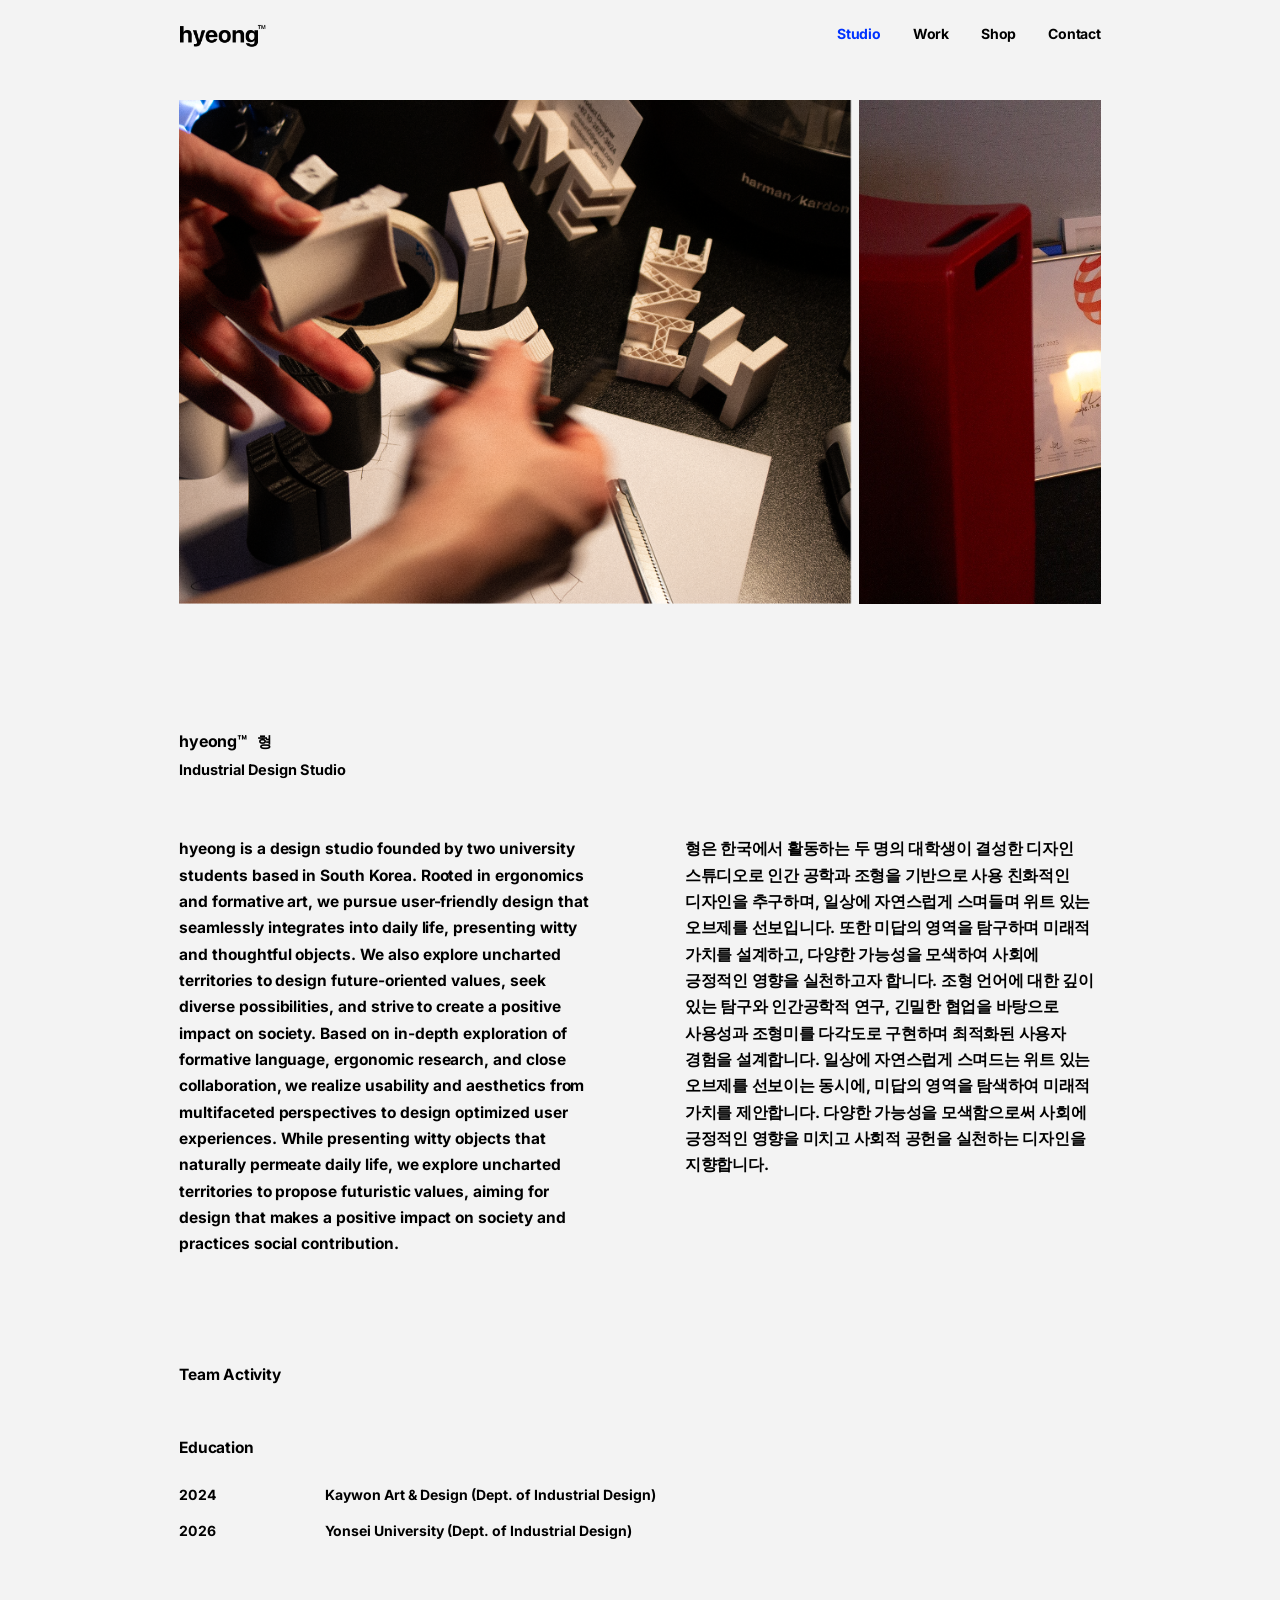
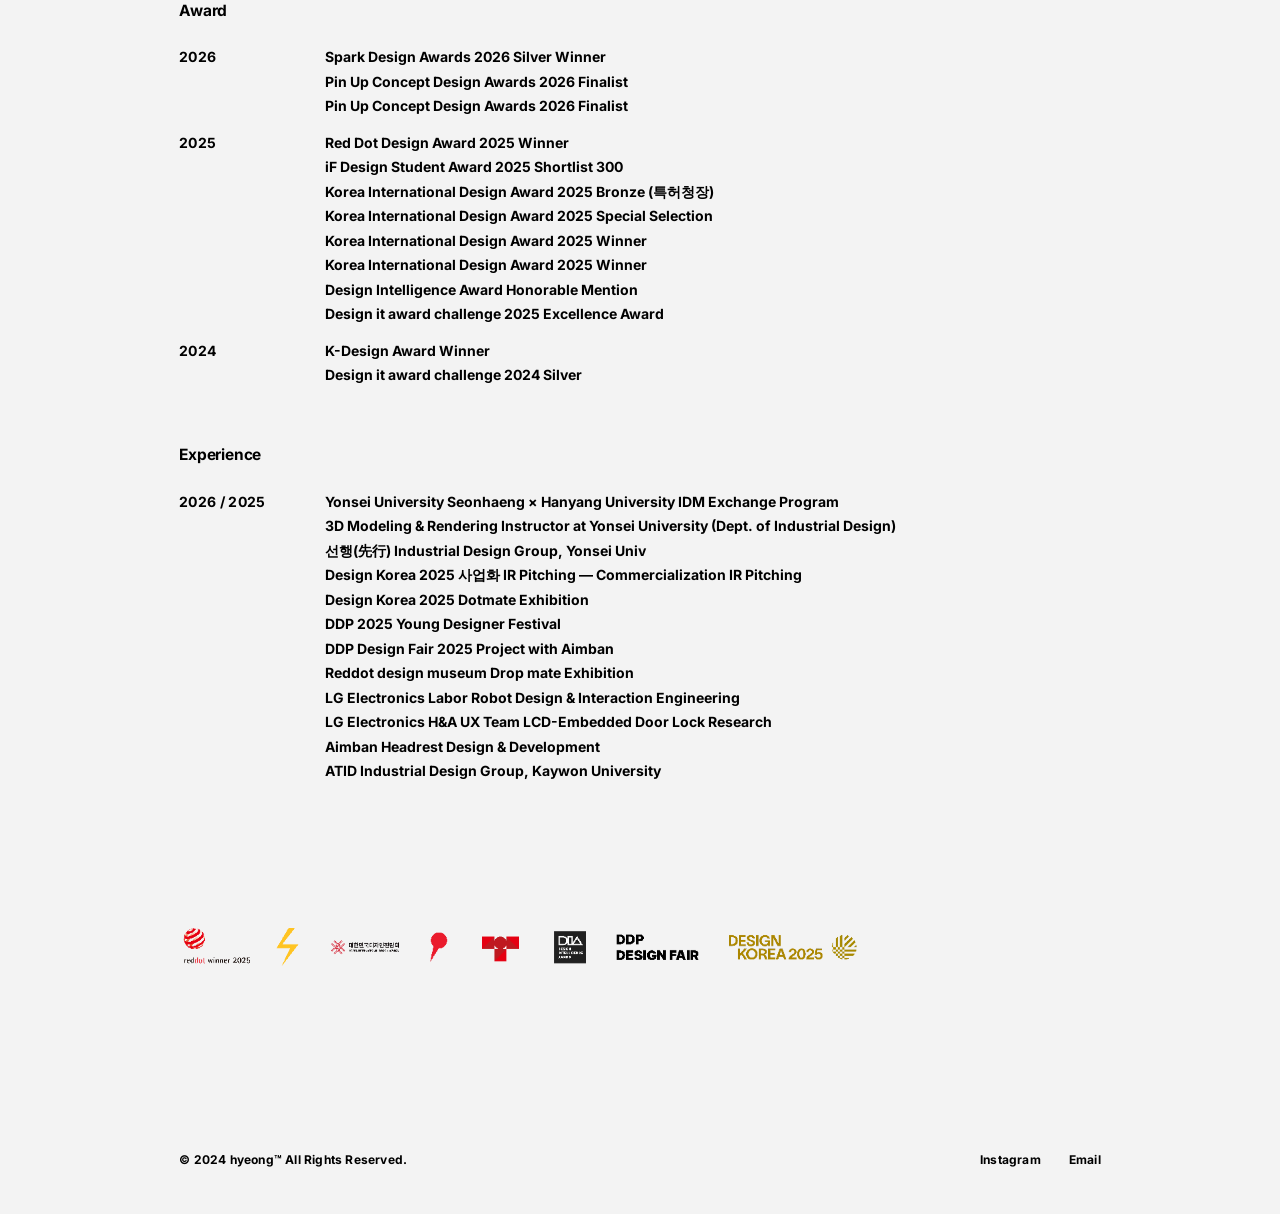
==== about.html @ ec714703 "마우스를 올리지 않아도 상시 자동 스크롤되도록 속도 및 가속 최적화" ====
<!DOCTYPE html>
<html lang="ko">
<head>
  <meta charset="UTF-8">
  <meta name="viewport" content="width=device-width, initial-scale=1.0">
  <title>hyeong™ — Studio</title>
  <meta name="description" content="hyeong™ — 일상과 미래를 동시에 설계하는 디자인 스튜디오">
  <link rel="stylesheet" href="css/style.css">
  <style>
    /* ── Studio 페이지 전용 스타일 ── */

    /* ① 연속 가로 갤러리 섹션 (글씨 시작 그리드 좌측 라인에 맞춰 정확히 마스킹/잘림) */
    .studio-gallery-section {
      margin-top: var(--header-h);
      padding: 32px var(--pad) 20px;
      width: 100%;
      overflow: hidden;
      position: relative;
    }

    .gallery-strip-container {
      width: 100%;
      overflow-x: auto;
      overflow-y: hidden;
      -webkit-overflow-scrolling: touch;
      scrollbar-width: none; /* Firefox */
      cursor: grab;
      user-select: none;
    }

    .gallery-strip-container::-webkit-scrollbar {
      display: none; /* Chrome, Safari */
    }

    .gallery-strip-container:active {
      cursor: grabbing;
    }

    .gallery-strip {
      display: inline-flex;
      align-items: center;
      gap: 6px;
      padding: 0;
      min-width: 100%;
    }

    .gallery-strip-item {
      flex-shrink: 0;
      display: flex;
      align-items: center;
      justify-content: center;
    }

    .gallery-strip-item img {
      height: 56vh;
      max-height: 640px;
      min-height: 320px;
      width: auto;
      object-fit: cover;
      display: block;
      pointer-events: none;
    }

    /* 갤러리에 마우스를 가져가면 저절로 나타나는 흰색 > 화살표 */
    .gallery-arrow {
      position: absolute;
      top: calc(32px + 28vh);
      transform: translateY(-50%);
      width: 48px;
      height: 48px;
      display: flex;
      align-items: center;
      justify-content: center;
      color: #ffffff;
      cursor: pointer;
      opacity: 0;
      pointer-events: none;
      transition: opacity 0.3s ease, transform 0.25s ease;
      z-index: 10;
      filter: drop-shadow(0 2px 8px rgba(0, 0, 0, 0.5));
      user-select: none;
      background: none;
      border: none;
      padding: 0;
    }

    .gallery-arrow-right {
      right: calc(var(--pad) + 14px);
    }

    .gallery-arrow-left {
      left: calc(var(--pad) + 14px);
    }

    .studio-gallery-section:hover .gallery-arrow {
      opacity: 0.85;
      pointer-events: auto;
    }

    .gallery-arrow:hover {
      opacity: 1 !important;
      transform: translateY(-50%) scale(1.15);
    }

    .gallery-arrow svg {
      width: 32px;
      height: 32px;
      stroke: #ffffff;
      stroke-width: 2.5;
      stroke-linecap: round;
      stroke-linejoin: round;
      fill: none;
    }

    /* ② 스튜디오 소개 섹션 (첨부 이미지 레이아웃: 좌측 영문, 우측 한글 좌우 2열 전개) */
    .studio-intro {
      padding: 96px var(--pad) 80px;
      width: 100%;
    }

    .intro-header {
      margin-bottom: 56px;
    }

    .intro-title-line {
      display: flex;
      align-items: baseline;
      gap: 10px;
      font-size: 16px;
      font-weight: 700;
      color: #000000;
      letter-spacing: -0.2px;
      margin-bottom: 4px;
    }

    .intro-name-en {
      font-size: 16px;
      font-weight: 700;
      color: #000000;
    }

    .intro-name-kr {
      font-size: 15px;
      font-weight: 700;
      color: #000000;
    }

    .intro-sub-role {
      font-size: 14.5px;
      font-weight: 700;
      line-height: 1.5;
      color: #000000;
    }

    /* 좌우 2열 본문 그리드 */
    .intro-columns-grid {
      display: grid;
      grid-template-columns: 1fr 1fr;
      gap: 7vw;
      align-items: start;
    }

    .intro-col {
      font-size: 15.5px;
      font-weight: 700;
      line-height: 1.7;
      color: #000000;
      word-break: keep-all;
    }

    .intro-col-en {
      letter-spacing: -0.05px;
    }

    .intro-col-kr {
      letter-spacing: -0.25px;
    }

    /* ③ 인물 소개 (Team) 섹션 — 상하 세로 1열 배치 & 하단 상세 소개 */
    .studio-team {
      padding: 32px var(--pad) 140px;
      width: 100%;
    }

    .team-section-header {
      font-size: 15.5px;
      font-weight: 700;
      letter-spacing: -0.2px;
      color: #000000;
      margin-bottom: 48px;
    }

    .team-list {
      display: flex;
      flex-direction: column;
      gap: 110px;
    }

    .person-card {
      display: flex;
      flex-direction: column;
      width: 100%;
    }

    .person-images-row {
      display: flex;
      align-items: stretch;
      gap: 16px;
      margin-bottom: 28px;
    }

    .person-image-wrap {
      width: 100%;
      max-width: 440px;
      aspect-ratio: 686 / 1024;
      overflow: hidden;
      margin-bottom: 28px;
      background: #f4f4f4;
    }

    .person-images-row .person-image-wrap {
      margin-bottom: 0;
      flex: 1;
      max-width: 440px;
    }

    .person-image-wrap img {
      width: 100%;
      height: 100%;
      object-fit: cover;
      display: block;
    }

    .person-image-sub {
      width: 100%;
      flex: 1;
      max-width: 440px;
      aspect-ratio: 686 / 1024;
      overflow: hidden;
      background: #f4f4f4;
    }

    .person-image-sub img {
      width: 100%;
      height: 100%;
      object-fit: cover;
      object-position: 32% center;
      display: block;
    }

    @media (max-width: 768px) {
      .person-images-row {
        flex-direction: column;
      }
      .person-images-row .person-image-wrap,
      .person-image-sub {
        max-width: 100%;
      }
    }

    .person-header {
      margin-bottom: 24px;
    }

    .person-name-line {
      display: flex;
      align-items: baseline;
      gap: 10px;
      font-size: 16px;
      font-weight: 700;
      color: #000000;
      letter-spacing: -0.2px;
      margin-bottom: 4px;
    }

    .person-role {
      font-size: 14.5px;
      font-weight: 700;
      color: #000000;
    }

    .person-bio-grid {
      display: flex;
      flex-direction: column;
      gap: 16px;
      max-width: 900px;
    }

    .person-bio-col {
      font-size: 15.5px;
      font-weight: 700;
      line-height: 1.7;
      color: #000000;
      word-break: keep-all;
    }

    .person-bio-col.en {
      letter-spacing: -0.05px;
    }

    .person-bio-col.kr {
      letter-spacing: -0.25px;
    }

    /* ④ 팀 활동 / 커리어 섹션 */
    .studio-career {
      padding: 24px var(--pad) 80px;
      width: 100%;
    }

    /* ⑤ 어워드 및 파트너 로고 배너 (맨 아래) */
    .studio-awards-banner {
      padding: 10px var(--pad) 140px;
      width: 100%;
    }

    .awards-banner-img {
      width: 100%;
      max-width: 680px;
      height: auto;
      display: block;
      object-fit: contain;
      image-rendering: -webkit-optimize-contrast;
    }

    .career-section-header {
      font-size: 15.5px;
      font-weight: 700;
      letter-spacing: -0.2px;
      color: #000000;
      margin-bottom: 48px;
    }

    .career-block {
      margin-bottom: 48px;
    }

    .career-cat {
      font-size: 15.5px;
      font-weight: 700;
      letter-spacing: -0.2px;
      color: #000000;
      margin-bottom: 16px;
    }

    .career-row {
      display: flex;
      align-items: baseline;
      gap: 36px;
      padding: 6px 0;
    }

    .career-year {
      flex: 0 0 110px;
      font-size: 14px;
      font-weight: 700;
      color: #000000;
      letter-spacing: 0.3px;
    }

    .career-items {
      flex: 1;
    }

    .career-item {
      font-size: 14px;
      font-weight: 700;
      color: #000000;
      line-height: 1.75;
    }

    /* 반응형 */
    @media (max-width: 900px) {
      .intro-columns-grid {
        grid-template-columns: 1fr;
        gap: 36px;
      }
      .gallery-strip-item img {
        height: 36vh;
        min-height: 220px;
      }
      .studio-intro {
        padding: 64px var(--pad) 48px;
      }
      .intro-col {
        font-size: 14.5px;
      }
      .career-row {
        flex-direction: column;
        gap: 2px;
      }
      .career-year {
        flex: none;
      }
    }
  </style>
</head>
<body>

  <!-- 헤더 -->
  <header class="site-header">
    <div class="header-inner">
      <a href="about.html" class="logo">
        <img src="LOGO.png" alt="hyeong™">
      </a>
      <button class="menu-toggle" aria-label="메뉴 열기">
        <span></span><span></span><span></span>
      </button>
      <nav class="main-nav">
        <a href="about.html" class="active">Studio</a>
        <a href="work.html">Work</a>
        <a href="https://smartstore.naver.com/hyeong_studio/products/13724689293" target="_blank" rel="noopener noreferrer">Shop</a>
        <a href="contact.html">Contact</a>
      </nav>
    </div>
  </header>

  <main>

    <!-- ① 이미지 갤러리 (자연스럽게 이어지며 스크롤되는 스트립) -->
    <section class="studio-gallery-section">
      <div class="gallery-strip-container" id="galleryContainer">
        <div class="gallery-strip" id="galleryStrip">
          <div class="gallery-strip-item"><img src="00-PORTFOLIO_WEBSITE/cover-01.png" alt="hyeong™ studio 01"></div>
          <div class="gallery-strip-item"><img src="00-PORTFOLIO_WEBSITE/new-05.jpg" alt="hyeong™ awards"></div>
          <div class="gallery-strip-item"><img src="00-PORTFOLIO_WEBSITE/activity-01.jpg" alt="hyeong™ activity 01"></div>
          <div class="gallery-strip-item"><img src="00-PORTFOLIO_WEBSITE/activity-02-bw.jpg" alt="hyeong™ activity 02" style="filter: grayscale(100%);"></div>
          <div class="gallery-strip-item"><img src="00-PORTFOLIO_WEBSITE/cover-02.png" alt="hyeong™ studio 02"></div>
          <div class="gallery-strip-item"><img src="00-PORTFOLIO_WEBSITE/cover-06.png" alt="hyeong™ studio 06"></div>
          <div class="gallery-strip-item"><img src="00-PORTFOLIO_WEBSITE/cover-03.png" alt="hyeong™ studio 03"></div>
          <div class="gallery-strip-item"><img src="00-PORTFOLIO_WEBSITE/cover-04.png" alt="hyeong™ studio 04"></div>
          <div class="gallery-strip-item"><img src="00-PORTFOLIO_WEBSITE/cover-05.png" alt="hyeong™ studio 05"></div>
          <div class="gallery-strip-item"><img src="00-PORTFOLIO_WEBSITE/cover-07.png" alt="hyeong™ studio 07"></div>
          <div class="gallery-strip-item"><img src="00-PORTFOLIO_WEBSITE/cover-08.png" alt="hyeong™ studio 08"></div>
          <div class="gallery-strip-item"><img src="00-PORTFOLIO_WEBSITE/cover-09.png" alt="hyeong™ studio 09"></div>
          <div class="gallery-strip-item"><img src="00-PORTFOLIO_WEBSITE/cover-10.png" alt="hyeong™ studio 10"></div>
          <div class="gallery-strip-item"><img src="00-PORTFOLIO_WEBSITE/cover-11.png" alt="hyeong™ studio 11"></div>
          <div class="gallery-strip-item"><img src="00-PORTFOLIO_WEBSITE/new-01.png" alt="hyeong™ studio work 01"></div>
          <div class="gallery-strip-item"><img src="00-PORTFOLIO_WEBSITE/new-02.png" alt="hyeong™ studio work 02"></div>
          <div class="gallery-strip-item"><img src="00-PORTFOLIO_WEBSITE/new-03.jpg" alt="hyeong™ studio work 03"></div>
          <div class="gallery-strip-item"><img src="00-PORTFOLIO_WEBSITE/new-04.png" alt="hyeong™ studio work 04"></div>
        </div>
      </div>

      <!-- 호버 시 나타나는 미니멀 흰색 화살표 (클릭 시 가로 스크롤) -->
      <button class="gallery-arrow gallery-arrow-left" id="galleryArrowLeft" aria-label="이전 이미지">
        <svg viewBox="0 0 24 24">
          <polyline points="15 18 9 12 15 6"></polyline>
        </svg>
      </button>
      <button class="gallery-arrow gallery-arrow-right" id="galleryArrowRight" aria-label="다음 이미지">
        <svg viewBox="0 0 24 24">
          <polyline points="9 6 15 12 9 18"></polyline>
        </svg>
      </button>
    </section>

    <!-- ② 스튜디오 소개 (첨부 이미지 레이아웃: 좌측 영문, 우측 한글 좌우 2열 전개) -->
    <section class="studio-intro">
      <div class="intro-header">
        <div class="intro-title-line">
          <span class="intro-name-en">hyeong™</span>
          <span class="intro-name-kr">형</span>
        </div>
        <p class="intro-sub-role">
          Industrial Design Studio
        </p>
      </div>

      <div class="intro-columns-grid">
        <!-- 좌측: 영문 본문 -->
        <div class="intro-col intro-col-en">
          <p>
            hyeong is a design studio founded by two university students based in South Korea. Rooted in ergonomics and formative art, we pursue user-friendly design that seamlessly integrates into daily life, presenting witty and thoughtful objects. We also explore uncharted territories to design future-oriented values, seek diverse possibilities, and strive to create a positive impact on society. Based on in-depth exploration of formative language, ergonomic research, and close collaboration, we realize usability and aesthetics from multifaceted perspectives to design optimized user experiences. While presenting witty objects that naturally permeate daily life, we explore uncharted territories to propose futuristic values, aiming for design that makes a positive impact on society and practices social contribution.
          </p>
        </div>

        <!-- 우측: 한국어 본문 -->
        <div class="intro-col intro-col-kr">
          <p>
            형은 한국에서 활동하는 두 명의 대학생이 결성한 디자인 스튜디오로 인간 공학과 조형을 기반으로 사용 친화적인 디자인을 추구하며, 일상에 자연스럽게 스며들며 위트 있는 오브제를 선보입니다. 또한 미답의 영역을 탐구하며 미래적 가치를 설계하고, 다양한 가능성을 모색하여 사회에 긍정적인 영향을 실천하고자 합니다. 조형 언어에 대한 깊이 있는 탐구와 인간공학적 연구, 긴밀한 협업을 바탕으로 사용성과 조형미를 다각도로 구현하며 최적화된 사용자 경험을 설계합니다. 일상에 자연스럽게 스며드는 위트 있는 오브제를 선보이는 동시에, 미답의 영역을 탐색하여 미래적 가치를 제안합니다. 다양한 가능성을 모색함으로써 사회에 긍정적인 영향을 미치고 사회적 공헌을 실천하는 디자인을 지향합니다.
          </p>
        </div>
      </div>
    </section>

    <!-- ③ 팀 활동 / 커리어 -->
    <section class="studio-career">
      <h2 class="career-section-header">Team Activity</h2>

      <!-- Education (산업디자인학과 명시) -->
      <div class="career-block">
        <p class="career-cat">Education</p>
        <div class="career-row">
          <span class="career-year">2024</span>
          <div class="career-items">
            <p class="career-item">Kaywon Art &amp; Design (Dept. of Industrial Design)</p>
          </div>
        </div>
        <div class="career-row">
          <span class="career-year">2026</span>
          <div class="career-items">
            <p class="career-item">Yonsei University (Dept. of Industrial Design)</p>
          </div>
        </div>
      </div>

      <!-- Award -->
      <div class="career-block">
        <p class="career-cat">Award</p>
        <div class="career-row">
          <span class="career-year">2026</span>
          <div class="career-items">
            <p class="career-item">Spark Design Awards 2026 Silver Winner</p>
            <p class="career-item">Pin Up Concept Design Awards 2026 Finalist</p>
            <p class="career-item">Pin Up Concept Design Awards 2026 Finalist</p>
          </div>
        </div>
        <div class="career-row">
          <span class="career-year">2025</span>
          <div class="career-items">
            <p class="career-item">Red Dot Design Award 2025 Winner</p>
            <p class="career-item">iF Design Student Award 2025 Shortlist 300</p>
            <p class="career-item">Korea International Design Award 2025 Bronze (특허청장)</p>
            <p class="career-item">Korea International Design Award 2025 Special Selection</p>
            <p class="career-item">Korea International Design Award 2025 Winner</p>
            <p class="career-item">Korea International Design Award 2025 Winner</p>
            <p class="career-item">Design Intelligence Award Honorable Mention</p>
            <p class="career-item">Design it award challenge 2025 Excellence Award</p>
          </div>
        </div>
        <div class="career-row">
          <span class="career-year">2024</span>
          <div class="career-items">
            <p class="career-item">K-Design Award Winner</p>
            <p class="career-item">Design it award challenge 2024 Silver</p>
          </div>
        </div>
      </div>

      <!-- Experience -->
      <div class="career-block">
        <p class="career-cat">Experience</p>
        <div class="career-row">
          <span class="career-year">2026 / 2025</span>
          <div class="career-items">
            <p class="career-item">Yonsei University Seonhaeng × Hanyang University IDM Exchange Program</p>
            <p class="career-item">3D Modeling &amp; Rendering Instructor at Yonsei University (Dept. of Industrial Design)</p>
            <p class="career-item">선행(先行) Industrial Design Group, Yonsei Univ</p>
            <p class="career-item">Design Korea 2025 사업화 IR Pitching — Commercialization IR Pitching</p>
            <p class="career-item">Design Korea 2025 Dotmate Exhibition</p>
            <p class="career-item">DDP 2025 Young Designer Festival</p>
            <p class="career-item">DDP Design Fair 2025 Project with Aimban</p>
            <p class="career-item">Reddot design museum Drop mate Exhibition</p>
            <p class="career-item">LG Electronics Labor Robot Design &amp; Interaction Engineering</p>
            <p class="career-item">LG Electronics H&amp;A UX Team LCD-Embedded Door Lock Research</p>
            <p class="career-item">Aimban Headrest Design &amp; Development</p>
            <p class="career-item">ATID Industrial Design Group, Kaywon University</p>
          </div>
        </div>
      </div>

    </section>

    <!-- ⑤ 어워드 및 파트너 로고 배너 (맨 아래) -->
    <section class="studio-awards-banner">
      <img class="awards-banner-img" src="00-PORTFOLIO_WEBSITE/awards-strip.png" alt="Awards &amp; Partners — Red Dot, Spark Design Awards, KDM, Pin Up, DIA, DDP Design Fair, Design Korea">
    </section>

  </main>

  <!-- 푸터 -->
  <footer class="site-footer">
    <div class="footer-inner">
      <p class="footer-copyright">© 2024 hyeong™ All Rights Reserved.</p>
      <div class="footer-links">
        <a href="https://www.instagram.com/hyeong2_studio?utm_source=ig_web_button_share_sheet&stkn=ZDNlZDc0MzIxNw" target="_blank" rel="noopener">Instagram</a>
        <a href="mailto:hyeongdesign@gmail.com">Email</a>
      </div>
    </div>
  </footer>

  <script src="js/main.js"></script>
  <script>
    /* ── 이미지 스트립 자연스러운 자동 스크롤 & 마우스 호버 가속 & 무한 루프 ── */
    const container = document.getElementById('galleryContainer');
    const strip = document.getElementById('galleryStrip');

    // 이미지 스트립 복제 (자연스럽고 끊김 없는 무한 스크롤 구현)
    const originalItems = Array.from(strip.children);
    originalItems.forEach(item => {
      const clone = item.cloneNode(true);
      strip.appendChild(clone);
    });

    let isDown = false;
    let startX = 0;
    let scrollLeftPos = 0;
    let isHovered = false;

    // 기본 속도 및 호버 시 가속 속도 (px per frame, 부드러운 보간 적용)
    // 마우스를 올리지 않아도 처음부터 눈에 띄게 스스로 자동 스크롤됩니다.
    const baseSpeed = 1.4;      // 평상시 스스로 스크롤되는 자연스러운 속도
    const fastSpeed = 4.2;      // 마우스를 올렸을 때 확연히 빨라지는 가속 속도
    let currentSpeed = baseSpeed;
    let targetSpeed = baseSpeed;

    container.addEventListener('mouseenter', () => {
      isHovered = true;
      targetSpeed = fastSpeed;
    });

    container.addEventListener('mouseleave', () => {
      isHovered = false;
      targetSpeed = baseSpeed;
      if (isDown) isDown = false;
    });

    // RAF를 이용한 끊김 없는 부드러운 자동 스크롤 루프
    function autoScrollLoop() {
      // 속도 부드러운 전환 (Easing)
      currentSpeed += (targetSpeed - currentSpeed) * 0.08;

      if (!isDown) {
        container.scrollLeft += currentSpeed;

        // 원본 컨텐츠 너비에 도달하면 0으로 매끄럽게 리셋 (무한 루프)
        const halfWidth = strip.scrollWidth / 2;
        if (container.scrollLeft >= halfWidth) {
          container.scrollLeft -= halfWidth;
        } else if (container.scrollLeft <= 0 && currentSpeed < 0) {
          container.scrollLeft += halfWidth;
        }
      }

      requestAnimationFrame(autoScrollLoop);
    }

    // 마우스 드래그 인터랙션 지원
    container.addEventListener('mousedown', (e) => {
      isDown = true;
      startX = e.pageX - container.offsetLeft;
      scrollLeftPos = container.scrollLeft;
    });

    window.addEventListener('mouseup', () => {
      isDown = false;
    });

    window.addEventListener('mousemove', (e) => {
      if (!isDown) return;
      e.preventDefault();
      const x = e.pageX - container.offsetLeft;
      const walk = (x - startX) * 1.5;
      container.scrollLeft = scrollLeftPos - walk;

      const halfWidth = strip.scrollWidth / 2;
      if (container.scrollLeft >= halfWidth) {
        container.scrollLeft -= halfWidth;
        scrollLeftPos -= halfWidth;
      } else if (container.scrollLeft <= 0) {
        container.scrollLeft += halfWidth;
        scrollLeftPos += halfWidth;
      }
    });

    // 마우스 휠 지원 (가로 스크롤 매핑)
    container.addEventListener('wheel', (e) => {
      if (Math.abs(e.deltaY) > Math.abs(e.deltaX)) {
        e.preventDefault();
        container.scrollLeft += e.deltaY;
        const halfWidth = strip.scrollWidth / 2;
        if (container.scrollLeft >= halfWidth) {
          container.scrollLeft -= halfWidth;
        } else if (container.scrollLeft <= 0) {
          container.scrollLeft += halfWidth;
        }
      }
    }, { passive: false });

    // 좌우 화살표 버튼 클릭 시 빠른 스킵 지원
    const arrowLeft = document.getElementById('galleryArrowLeft');
    const arrowRight = document.getElementById('galleryArrowRight');

    if (arrowRight) {
      arrowRight.addEventListener('click', (e) => {
        e.stopPropagation();
        container.scrollLeft += window.innerWidth * 0.45;
        const halfWidth = strip.scrollWidth / 2;
        if (container.scrollLeft >= halfWidth) {
          container.scrollLeft -= halfWidth;
        }
      });
    }

    if (arrowLeft) {
      arrowLeft.addEventListener('click', (e) => {
        e.stopPropagation();
        container.scrollLeft -= window.innerWidth * 0.45;
        const halfWidth = strip.scrollWidth / 2;
        if (container.scrollLeft <= 0) {
          container.scrollLeft += halfWidth;
        }
      });
    }

    // 루프 실행 시작
    requestAnimationFrame(autoScrollLoop);
  </script>
</body>
</html>
---- css/style.css ----
/* ============================================
   hyeong™ 포트폴리오 — 공통 스타일시트
   참고: jiyounkim.com 레이아웃 규칙 적용
   모든 폰트 Bold (700) 통일 & 정교한 사이즈 조정
   ============================================ */

@import url('https://fonts.googleapis.com/css2?family=Inter:wght@700;800&display=swap');

/* --- CSS 변수 --- */
:root {
  --color-bg:   #f3f3f3;           /* 업로드된 시그니처 라이트 쿨그레이 */
  --color-text: #000000;           /* 모두 블랙, 회색 없음 */

  --font: 'Inter', -apple-system, BlinkMacSystemFont, 'Pretendard', sans-serif;
  --font-weight-bold: 700;         /* 전체 폰트 볼드 */

  /* 컨텐츠 좌우 여백 집중: 14vw로 여백 확장 */
  --pad: 14vw;
  --header-h: 68px;

  --ease: cubic-bezier(0.25, 0.46, 0.45, 0.94);
}

/* --- 리셋 --- */
*, *::before, *::after { margin: 0; padding: 0; box-sizing: border-box; }

html { scroll-behavior: smooth; -webkit-font-smoothing: antialiased; }

body, button, input, select, textarea {
  font-family: var(--font);
  font-weight: var(--font-weight-bold);
  font-size: 15px;
  line-height: 1.65;
  color: var(--color-text);
  background: var(--color-bg);
  overflow-x: hidden;
}

/* 텍스트 드래그 시 파란색 선택 효과 */
::selection {
  background-color: #0033ff;
  color: #ffffff;
}

::-moz-selection {
  background-color: #0033ff;
  color: #ffffff;
}



a { color: inherit; text-decoration: none; }
a:hover { opacity: 0.5; }

img { display: block; max-width: 100%; height: auto; }
ul, ol { list-style: none; }

/* ===== 헤더 ===== */
.site-header {
  position: fixed;
  inset: 0 0 auto 0;
  height: var(--header-h);
  background: var(--color-bg);
  z-index: 1000;
  transition: transform 0.4s cubic-bezier(0.16, 1, 0.3, 1), opacity 0.4s cubic-bezier(0.16, 1, 0.3, 1);
  will-change: transform, opacity;
  /* 선 없음 */
}

/* 스크롤 다운 시 부드럽게 위로 사라지는 모션 */
.site-header.is-hidden {
  transform: translateY(-100%);
  opacity: 0;
  pointer-events: none;
}

/* 좌우 10vw 여백으로 화면 끝 기준 정렬 */
.header-inner {
  width: 100%;
  padding: 0 var(--pad);
  height: 100%;
  display: flex;
  align-items: center;
  justify-content: space-between;
}

.logo img { height: 28px; width: auto; }

.main-nav { display: flex; gap: 32px; align-items: center; }

.main-nav a {
  font-size: 14px;
  font-weight: 700;
  letter-spacing: -0.2px;
  text-transform: none;
  color: var(--color-text);
  transition: color 0.2s var(--ease), opacity 0.2s var(--ease);
}

.main-nav a.active {
  color: #0033ff !important;
  opacity: 1 !important;
}

/* 모바일 토글 */
.menu-toggle {
  display: none;
  flex-direction: column;
  gap: 5px;
  width: 22px;
  background: none;
  border: none;
  cursor: pointer;
  padding: 0;
  z-index: 1001;
}

.menu-toggle span {
  display: block;
  width: 100%;
  height: 2px;
  background: var(--color-text);
  transition: all 0.3s var(--ease);
  transform-origin: center;
}

.menu-toggle.is-active span:nth-child(1) { transform: translateY(7px) rotate(45deg); }
.menu-toggle.is-active span:nth-child(2) { opacity: 0; }
.menu-toggle.is-active span:nth-child(3) { transform: translateY(-7px) rotate(-45deg); }

/* ===== 메인 콘텐츠 ===== */
.main-content { padding-top: var(--header-h); }

/* 좌우 10vw 여백 래퍼 */
.content-wrapper { width: 100%; padding: 0 var(--pad); }



/* ===== 프로젝트 그리드 (work.html) ===== */
.projects-section { padding: 48px 0 120px; }

.projects-grid {
  display: grid;
  grid-template-columns: repeat(3, 1fr);
  gap: 40px 24px;
}

.project-card a {
  display: block;
  position: relative;
  text-decoration: none;
  opacity: 1 !important;
}

.project-card a:hover,
.project-card a:active {
  opacity: 1 !important;
}

.project-card__image-wrap {
  position: relative;
  overflow: hidden;
  background: #eae8e1;
  aspect-ratio: 3 / 4;
  margin-bottom: 14px;
}

.project-card__image-wrap img {
  width: 100%;
  height: 100%;
  object-fit: cover;
  display: block;
}

/* 프로젝트 하단 감각적인 메타 정보 (시안 기반) */
.project-card__info {
  display: flex;
  flex-direction: column;
  gap: 3px;
  padding: 2px 0 0 2px;
}

.project-card__meta-line {
  font-size: 13px;
  font-weight: 500;
  line-height: 1.45;
  color: var(--color-text);
  letter-spacing: -0.1px;
}

.project-card__meta-line span {
  font-weight: 500;
  margin-right: 4px;
}

/* ===== 프로젝트 디테일 ===== */
.project-detail { padding-bottom: 120px; }

.project-hero { padding: 72px 0 54px; }

.project-hero__title {
  font-size: 28px;
  font-weight: 700;
  letter-spacing: -0.4px;
  text-transform: none;
  margin-bottom: 18px;
}

.project-hero__meta {
  display: flex;
  flex-wrap: wrap;
  gap: 32px;
  margin-bottom: 22px;
}

.project-hero__meta-item {
  font-size: 12px;
  font-weight: 700;
  color: var(--color-text);
}

.project-hero__meta-item strong {
  display: block;
  font-size: 11px;
  font-weight: 700;
  text-transform: none;
  letter-spacing: 0.2px;
  margin-bottom: 3px;
}

.project-hero__desc {
  font-size: 14.5px;
  font-weight: 700;
  line-height: 1.75;
  max-width: 640px;
  color: var(--color-text);
}

.project-images { display: flex; flex-direction: column; gap: 8px; }

.project-images img {
  width: 100%;
  height: auto;
  display: block;
}

/* ===== 시안 기반 정밀 디테일 레이아웃 ===== */
.detail-story-layout {
  padding: 32px 0 120px;
}

/* 좌우 여백을 조율하여 타이트하지도 너무 넓지도 않은 1080px 최적 중간 너비 지정 */
.detail-story-layout .content-wrapper {
  max-width: 1080px;
  margin: 0 auto;
  padding: 0 32px;
}

.detail-hero-media {
  margin-bottom: 56px;
}

.detail-hero-media img {
  width: 100%;
  height: auto;
  display: block;
}

.detail-overview {
  display: grid;
  grid-template-columns: 280px 1fr;
  gap: 48px;
  margin-bottom: 64px;
  align-items: start;
}

.overview-left {
  display: flex;
  flex-direction: column;
}

.overview-category {
  font-size: 13.5px;
  font-weight: 700;
  letter-spacing: -0.1px;
  color: #111111;
  margin-bottom: 10px;
}

.overview-title {
  font-size: 34px;
  font-weight: 700;
  letter-spacing: -0.5px;
  color: #000000;
  margin-bottom: 32px;
  line-height: 1.1;
}

.overview-meta-list {
  display: flex;
  flex-direction: column;
  gap: 6px;
}

.overview-meta-row {
  display: flex;
  font-size: 12.5px;
  font-weight: 700;
  line-height: 1.5;
  color: #111111;
}

.overview-meta-row .label {
  width: 76px;
  flex-shrink: 0;
}

.overview-meta-row .value {
  color: #333333;
}

.overview-right {
  display: flex;
  flex-direction: column;
  gap: 18px;
}

.overview-desc-p {
  font-size: 13.5px;
  font-weight: 600;
  line-height: 1.7;
  color: #1a1a1a;
  letter-spacing: -0.15px;
}

.detail-story-flow {
  display: flex;
  flex-direction: column;
  gap: 14px;
}

/* 이미지 카드 블록 — 이미지 배경색(#f7f7f7)과 동일하게 채우고 적정 크기로 중앙 배치 */
.story-block {
  width: 100%;
  background-color: #f7f7f7;
  display: flex;
  justify-content: center;
  align-items: center;
  padding: 40px 24px;
  box-sizing: border-box;
}

.story-block img {
  width: auto;
  max-width: 740px;
  max-height: 80vh;
  height: auto;
  object-fit: contain;
  display: block;
}

/* 꽉 찬 정사각형 스토리 블록 */
.story-block--square {
  aspect-ratio: 1 / 1;
  padding: 0;
  overflow: hidden;
}

.story-block--square img {
  width: 100%;
  max-width: 100%;
  height: 100%;
  max-height: none;
  object-fit: cover;
}

/* 꽉 찬 이미지 블록 (여백 없이 가득 채움) */
.story-block--full {
  padding: 0;
  overflow: hidden;
}

.story-block--full img {
  width: 100%;
  max-width: 100%;
  max-height: none;
  height: auto;
  display: block;
}

/* 2열 분할 세로형 배경 카드 그리드 (4, 5, 6, 7번 전용) */
.story-grid-2col {
  display: grid;
  grid-template-columns: repeat(2, 1fr);
  gap: 14px;
  width: 100%;
}

.story-card {
  background-color: #f7f7f7;
  display: flex;
  justify-content: center;
  align-items: center;
  padding: 0;
  aspect-ratio: 3 / 4;
  overflow: hidden;
  box-sizing: border-box;
}

.story-card img {
  width: 100%;
  height: 100%;
  object-fit: cover;
  display: block;
}

/* 1:1 정사각형 2열 카드 */
.story-card--square {
  aspect-ratio: 1 / 1;
}

@media (max-width: 768px) {
  .story-grid-2col {
    grid-template-columns: 1fr;
  }
}

/* Grip 프로모션 비디오 블록 */
.detail-video-block {
  width: 100%;
  margin-top: 14px;
  overflow: hidden;
  background-color: #000000;
  display: flex;
  justify-content: center;
  align-items: center;
}

.detail-video-block video {
  width: 100%;
  height: auto;
  display: block;
  outline: none;
}

/* 흑백 처리 영상 */
.video-grayscale {
  filter: grayscale(100%);
}

/* 프로토타입 섹션 (상단 스토리 흐름과 자연스럽게 연결) */
.prototype-section {
  margin-top: 14px;
}

.prototype-grid {
  display: grid;
  grid-template-columns: repeat(2, 1fr);
  gap: 14px;
}

.prototype-item {
  background-color: #ececec;
  display: flex;
  justify-content: center;
  align-items: center;
  padding: 0;
  overflow: hidden;
  box-sizing: border-box;
}

/* 첫 번째 프로토타입 이미지는 가로 2칸 확장 */
.prototype-item:first-child {
  grid-column: span 2;
}

.prototype-item img {
  width: 100%;
  height: 100%;
  object-fit: cover;
  display: block;
}

@media (max-width: 768px) {
  .story-block {
    padding: 24px 12px;
  }
  .story-block img {
    max-height: 68vh;
  }
  .prototype-grid {
    grid-template-columns: 1fr;
  }
  .prototype-item:first-child {
    grid-column: span 1;
  }
}

@media (max-width: 900px) {
  .detail-overview {
    grid-template-columns: 1fr;
    gap: 32px;
  }
}

/* 프로젝트 prev/next */
.project-nav {
  margin-top: 72px;
  padding-top: 32px;
  display: flex;
  justify-content: space-between;
  align-items: center;
}

.project-nav a, .project-nav__back {
  font-size: 13px;
  font-weight: 600;
  text-transform: none;
  letter-spacing: -0.1px;
  color: var(--color-text);
}

/* ===== 푸터 ===== */
.site-footer {
  padding: 40px 0;
  position: relative;
  z-index: 10;
  background: var(--color-bg);
}

.footer-inner {
  width: 100%;
  padding: 0 var(--pad);
  display: flex;
  justify-content: space-between;
  align-items: center;
}

.footer-copyright {
  font-size: 12px;
  font-weight: 700;
  letter-spacing: 0.2px;
  text-transform: none;
  color: var(--color-text);
}

.footer-links {
  display: flex;
  gap: 28px;
  align-items: center;
}

.footer-links a {
  font-size: 12px;
  font-weight: 700;
  letter-spacing: 0.2px;
  text-transform: none;
  color: var(--color-text);
  cursor: pointer;
  padding: 4px 0;
  display: inline-block;
  transition: opacity 0.2s var(--ease);
}

.footer-links a:hover {
  opacity: 0.4;
}

/* ===== 유틸리티 ===== */
.fade-in { opacity: 0; transform: translateY(18px); transition: opacity 0.55s ease, transform 0.55s ease; }
.fade-in.is-visible { opacity: 1; transform: translateY(0); }

/* ===== 반응형 (태블릿) ===== */
@media (max-width: 900px) {
  :root { --pad: 8vw; }
  .projects-grid { grid-template-columns: repeat(2, 1fr); }
}

/* ===== 반응형 (모바일) ===== */
@media (max-width: 640px) {
  :root { --header-h: 56px; --pad: 6vw; }

  body { font-size: 14px; }

  .menu-toggle { display: flex; }

  .main-nav {
    position: fixed;
    inset: 0;
    background: var(--color-bg);
    flex-direction: column;
    justify-content: center;
    gap: 32px;
    opacity: 0;
    visibility: hidden;
    transition: opacity 0.3s, visibility 0.3s;
  }

  .main-nav.is-open { opacity: 1; visibility: visible; }
  .main-nav a { font-size: 16px; }

  .projects-grid { grid-template-columns: 1fr; gap: 14px; }
  .projects-section { padding: 32px 0 72px; }
  .project-hero { padding: 36px 0 24px; }
  .project-hero__title { font-size: 24px; }
  .footer-inner { flex-direction: column; gap: 12px; text-align: center; }
}
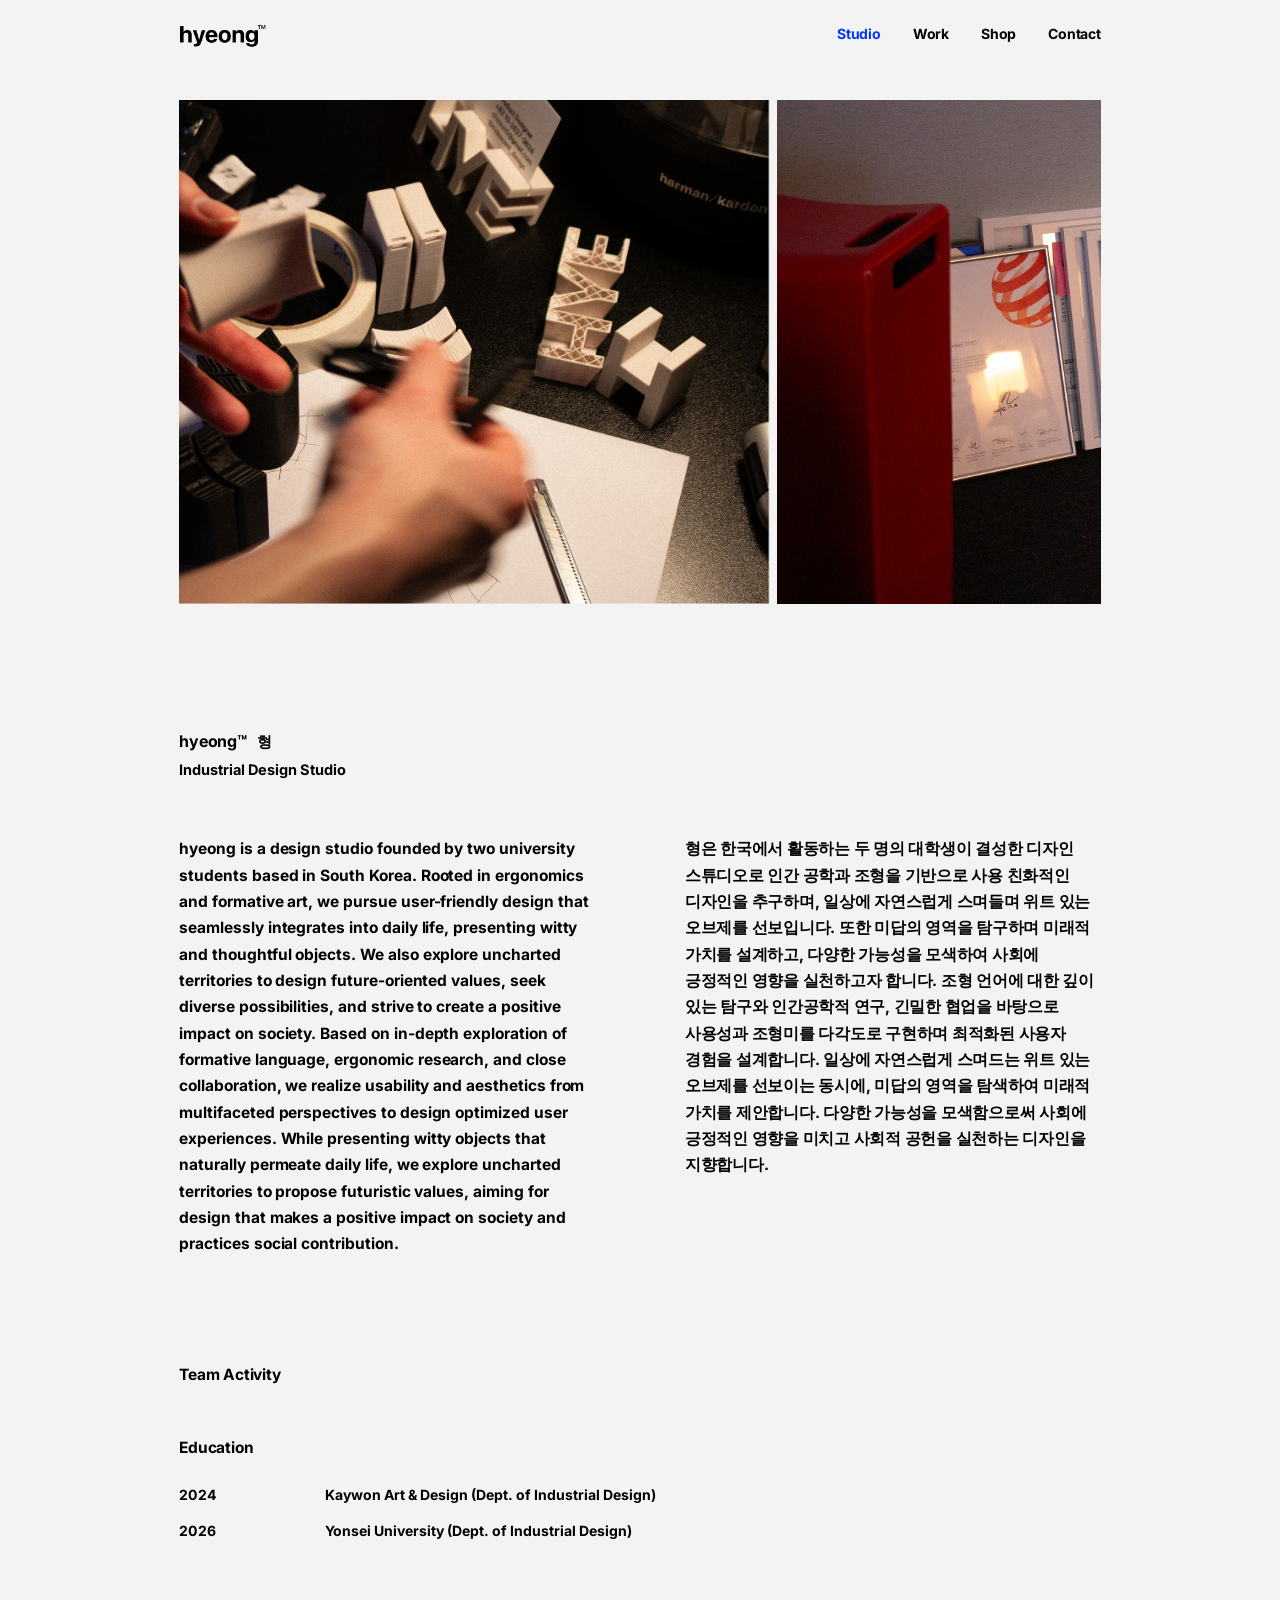
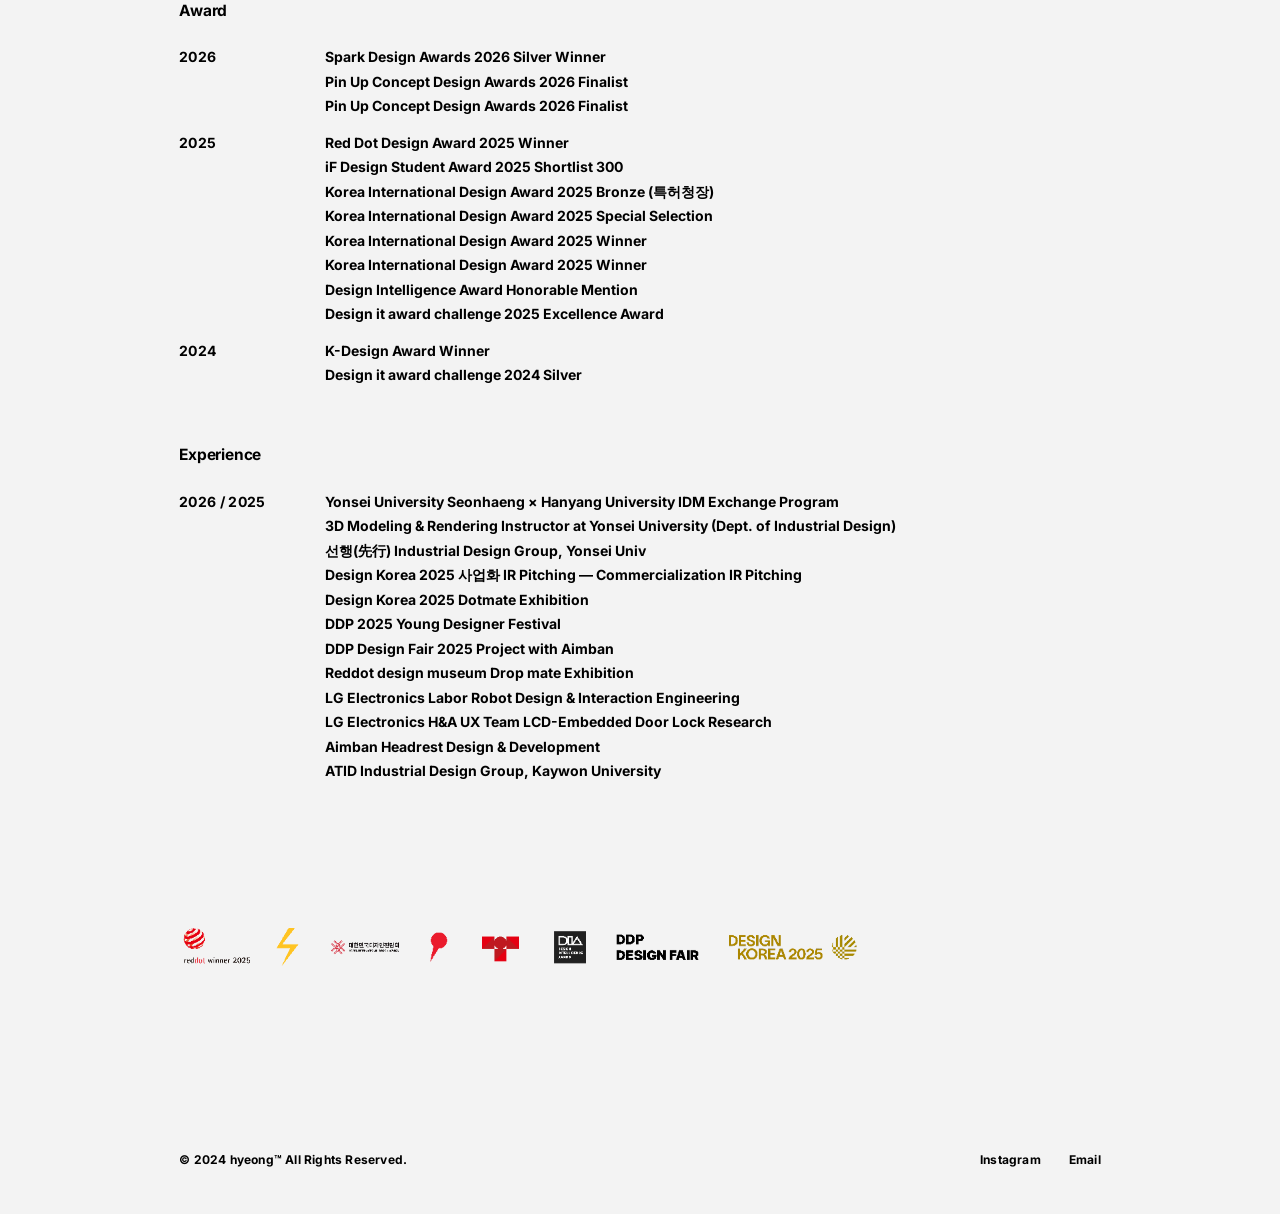
==== commit 8fec82d9: "자동 스크롤 및 마우스 호버 가속 속도 추가 상향 조정" ====
--- a/about.html
+++ b/about.html
@@ -600,8 +600,8 @@
 
     // 기본 속도 및 호버 시 가속 속도 (px per frame, 부드러운 보간 적용)
     // 마우스를 올리지 않아도 처음부터 눈에 띄게 스스로 자동 스크롤됩니다.
-    const baseSpeed = 1.4;      // 평상시 스스로 스크롤되는 자연스러운 속도
-    const fastSpeed = 4.2;      // 마우스를 올렸을 때 확연히 빨라지는 가속 속도
+    const baseSpeed = 2.2;      // 평상시 시원하고 기분 좋게 흘러가는 자동 속도
+    const fastSpeed = 6.5;      // 마우스를 올렸을 때 더욱 시원하게 가속되는 속도
     let currentSpeed = baseSpeed;
     let targetSpeed = baseSpeed;
 
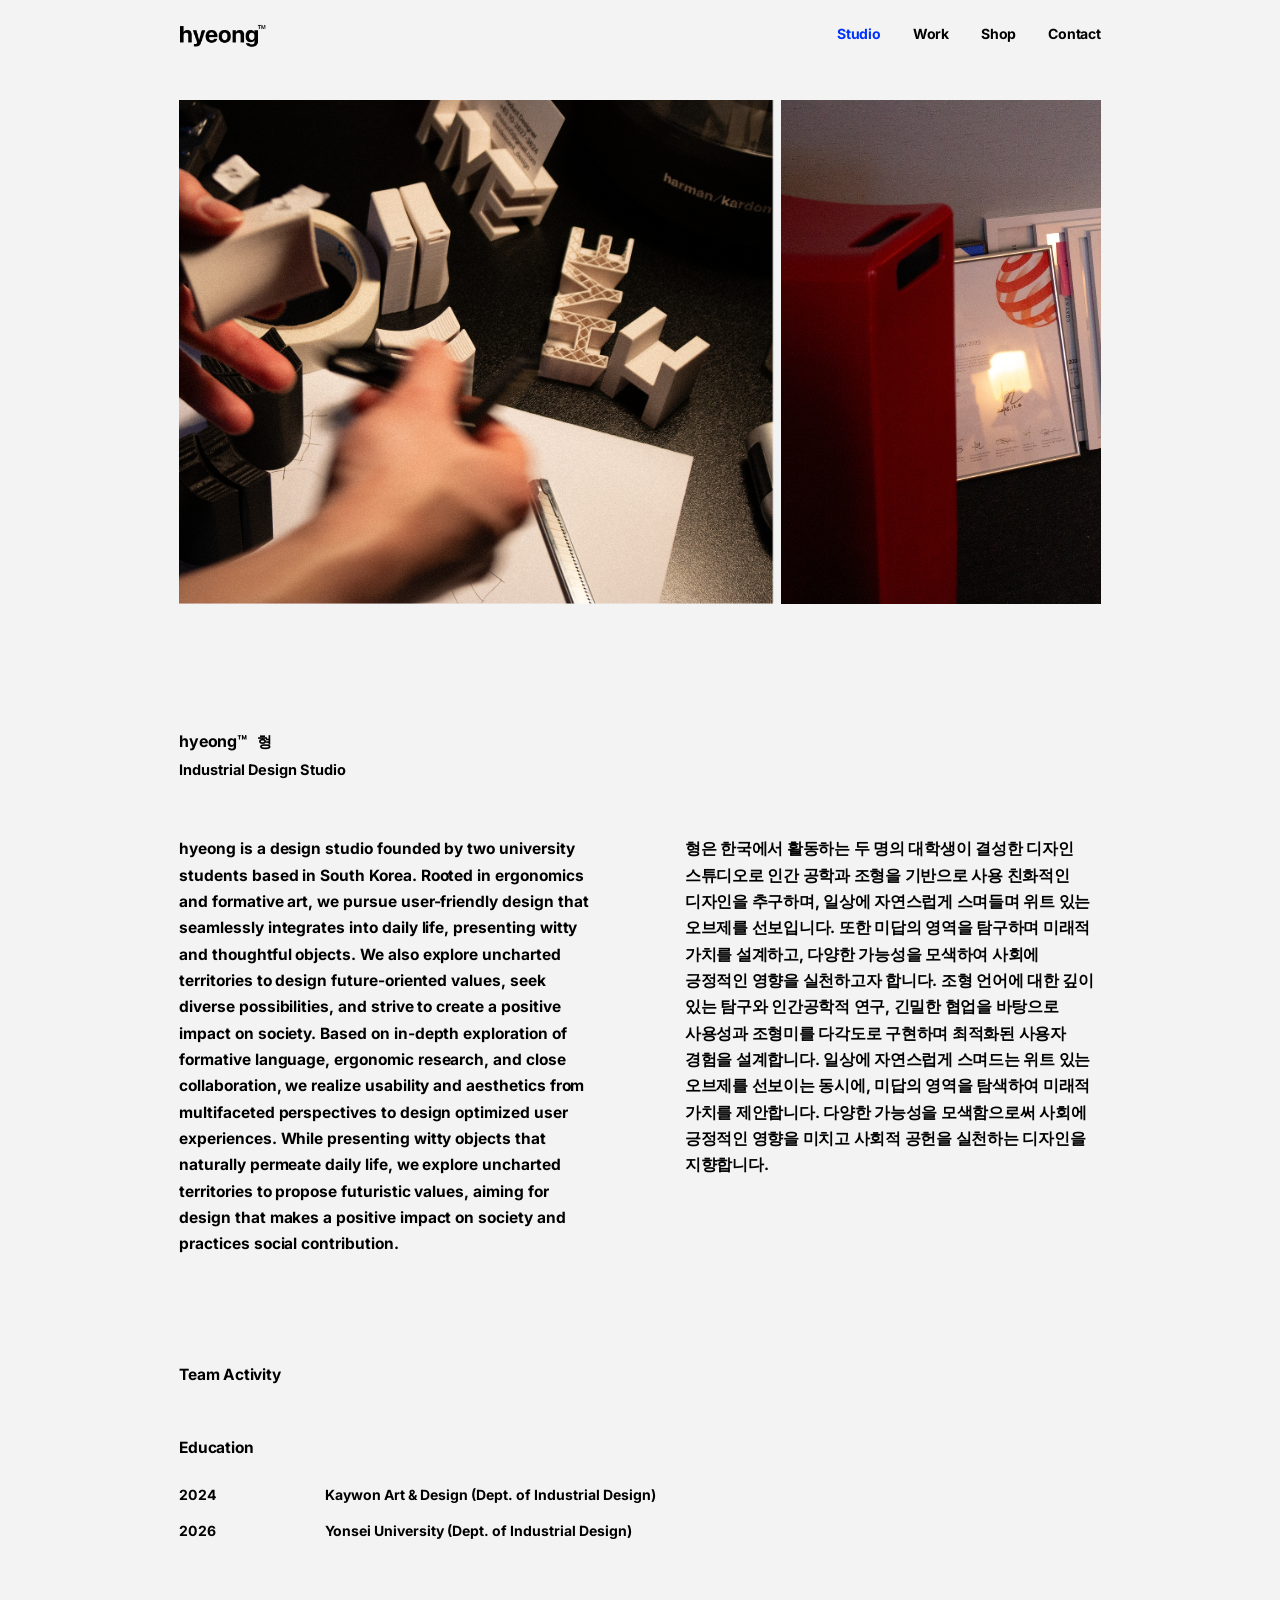
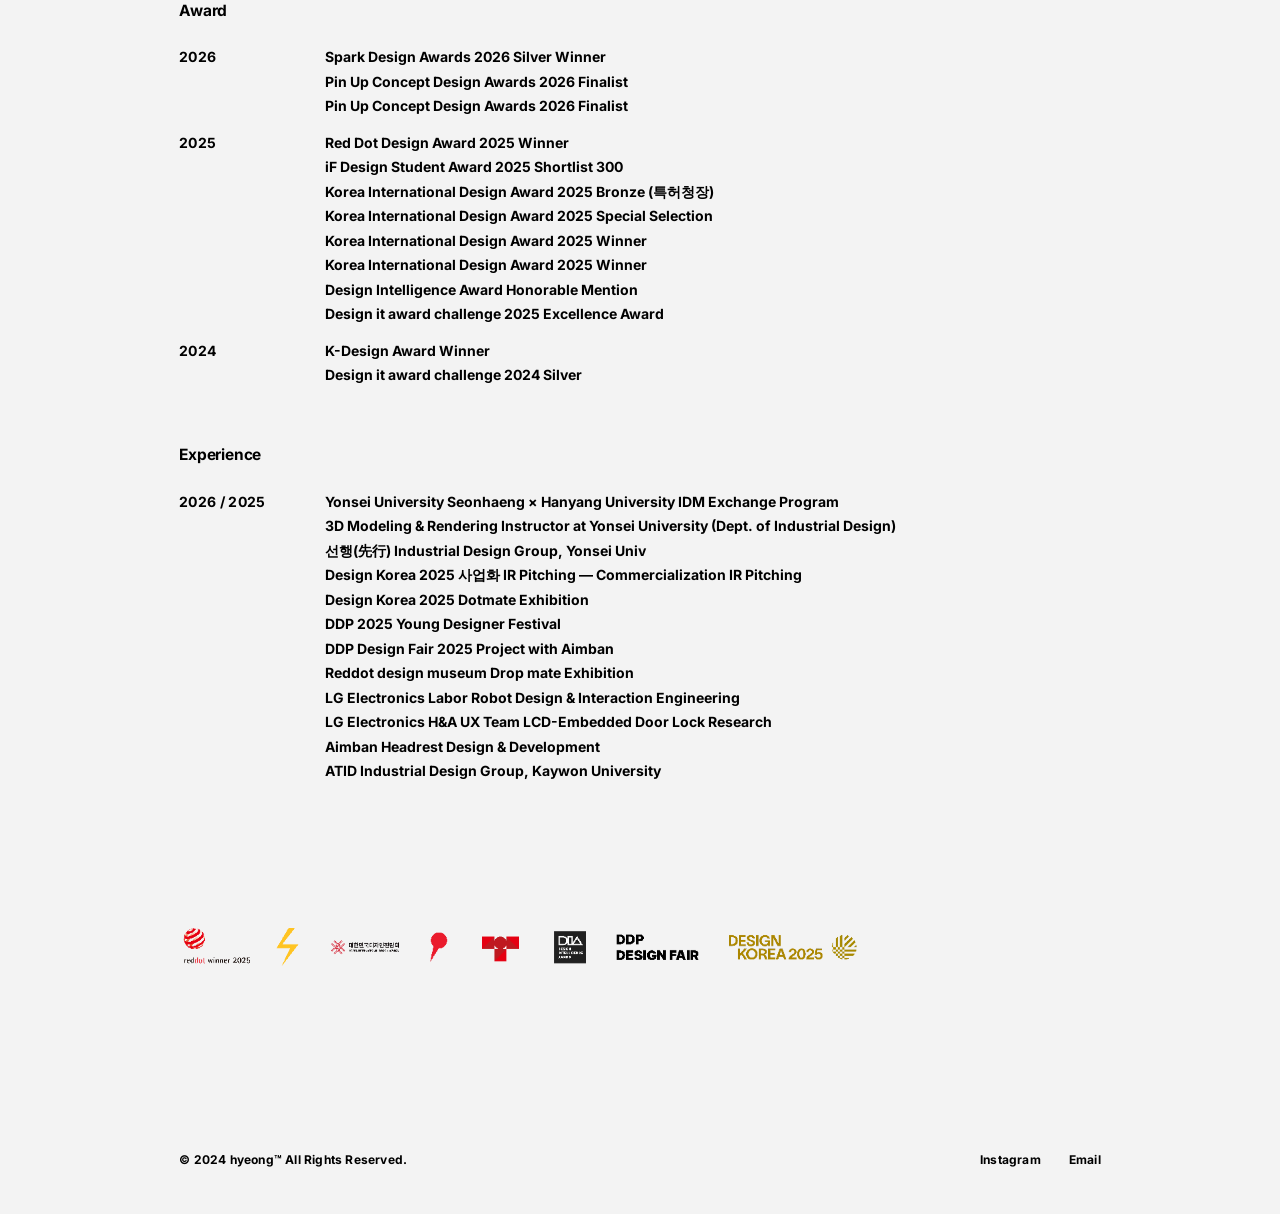
==== commit 8b2cecdf: "헤더 로고를 누르면 진입하는 메인 홈 페이지(index.html) 초안 구축 및 링크 연결" ====
--- a/about.html
+++ b/about.html
@@ -400,7 +400,7 @@
   <!-- 헤더 -->
   <header class="site-header">
     <div class="header-inner">
-      <a href="about.html" class="logo">
+      <a href="index.html" class="logo">
         <img src="LOGO.png" alt="hyeong™">
       </a>
       <button class="menu-toggle" aria-label="메뉴 열기">
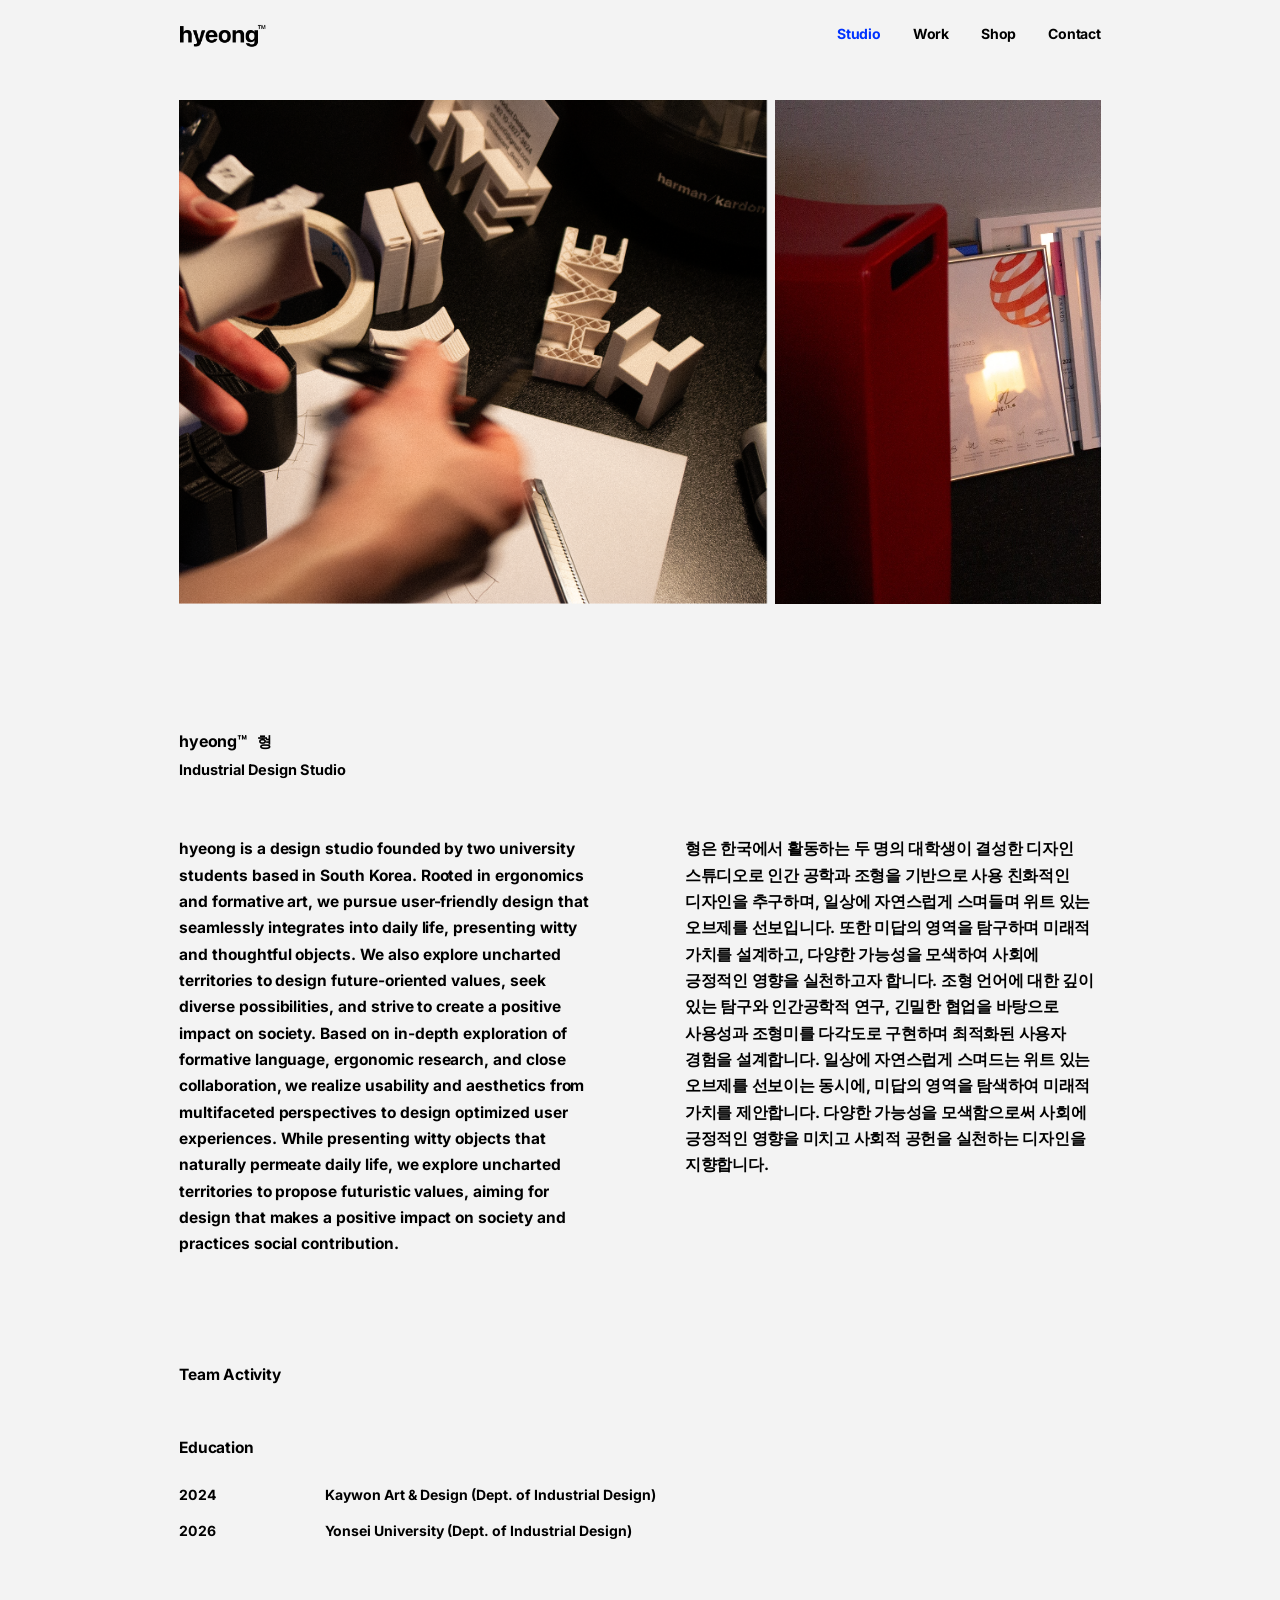
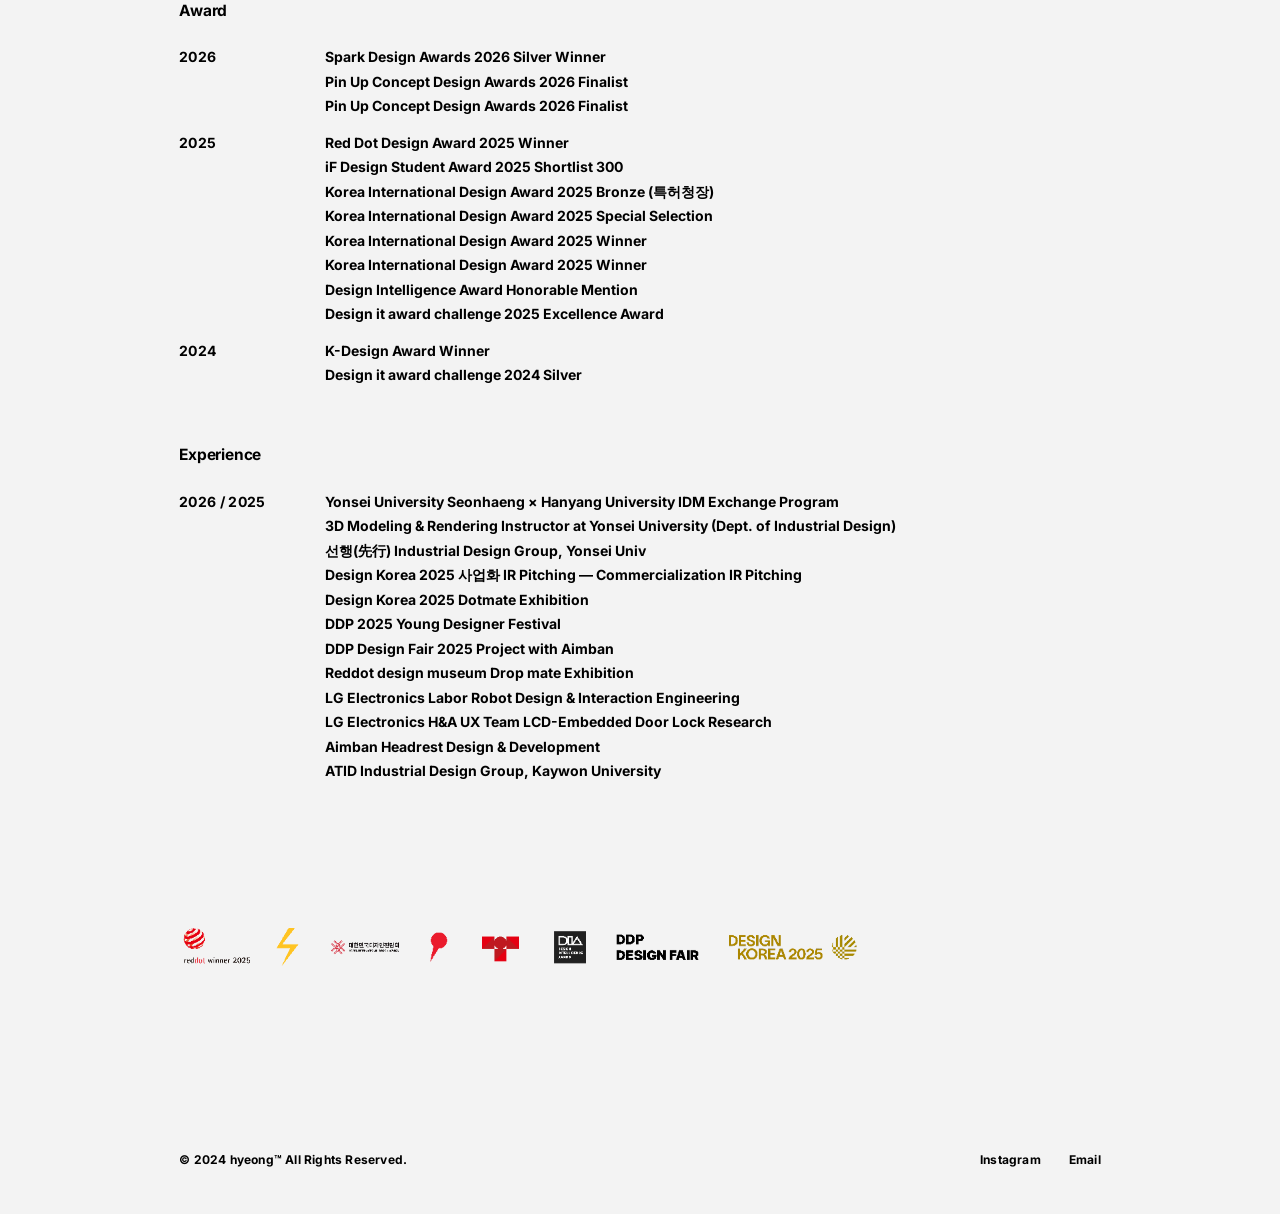
==== commit b1f729a9: "초고용량 8K 이미지 경량화 최적화 및 로컬 직접 실행 시 스타일 보존 처리" ====
--- a/about.html
+++ b/about.html
@@ -7,6 +7,59 @@
   <meta name="description" content="hyeong™ — 일상과 미래를 동시에 설계하는 디자인 스튜디오">
   <link rel="stylesheet" href="css/style.css">
   <style>
+    /* ── 공통 글로벌 기본 스타일 (로컬 파일 직접 실행 시에도 100% 보장) ── */
+    :root {
+      --color-bg: #f3f3f3;
+      --color-text: #000000;
+      --font: 'Inter', -apple-system, BlinkMacSystemFont, 'Pretendard', sans-serif;
+      --font-weight-bold: 700;
+      --pad: 14vw;
+      --header-h: 68px;
+      --ease: cubic-bezier(0.25, 0.46, 0.45, 0.94);
+    }
+    *, *::before, *::after { margin: 0; padding: 0; box-sizing: border-box; }
+    html { scroll-behavior: smooth; -webkit-font-smoothing: antialiased; }
+    body {
+      font-family: var(--font);
+      font-weight: 700;
+      font-size: 15px;
+      line-height: 1.65;
+      color: #000000;
+      background: #f3f3f3;
+      overflow-x: hidden;
+    }
+    a { color: inherit; text-decoration: none; }
+    img { display: block; max-width: 100%; height: auto; }
+    
+    .site-header {
+      position: fixed;
+      inset: 0 0 auto 0;
+      height: var(--header-h);
+      background: var(--color-bg);
+      z-index: 1000;
+      transition: transform 0.4s var(--ease), opacity 0.4s var(--ease);
+    }
+    .header-inner {
+      width: 100%;
+      padding: 0 var(--pad);
+      height: 100%;
+      display: flex;
+      align-items: center;
+      justify-content: space-between;
+    }
+    .logo img { height: 28px; width: auto; }
+    .main-nav { display: flex; gap: 32px; align-items: center; }
+    .main-nav a {
+      font-size: 14px;
+      font-weight: 700;
+      letter-spacing: -0.2px;
+      color: #000000;
+      transition: opacity 0.2s ease;
+    }
+    .main-nav a:hover { opacity: 0.5; }
+    .main-nav a.active { color: #0033ff !important; }
+    .menu-toggle { display: none; }
+
     /* ── Studio 페이지 전용 스타일 ── */
 
     /* ① 연속 가로 갤러리 섹션 (글씨 시작 그리드 좌측 라인에 맞춰 정확히 마스킹/잘림) */
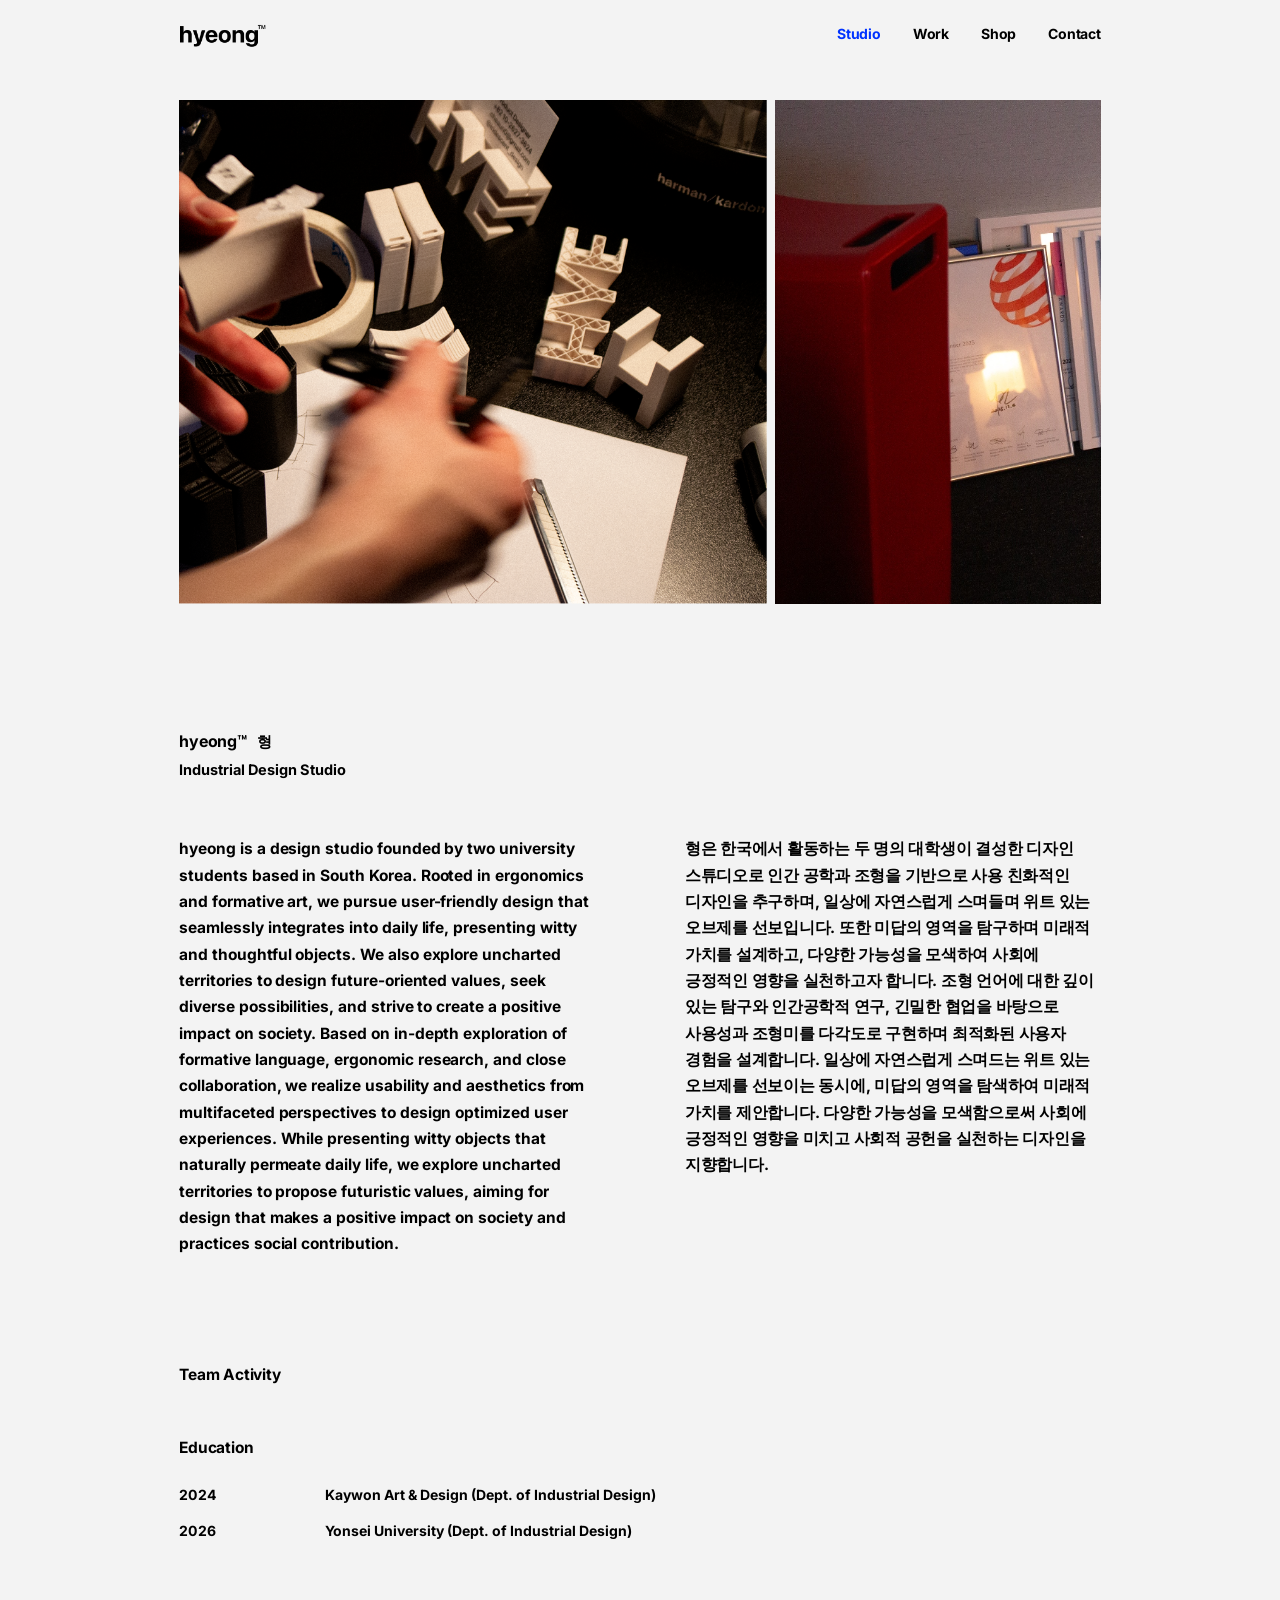
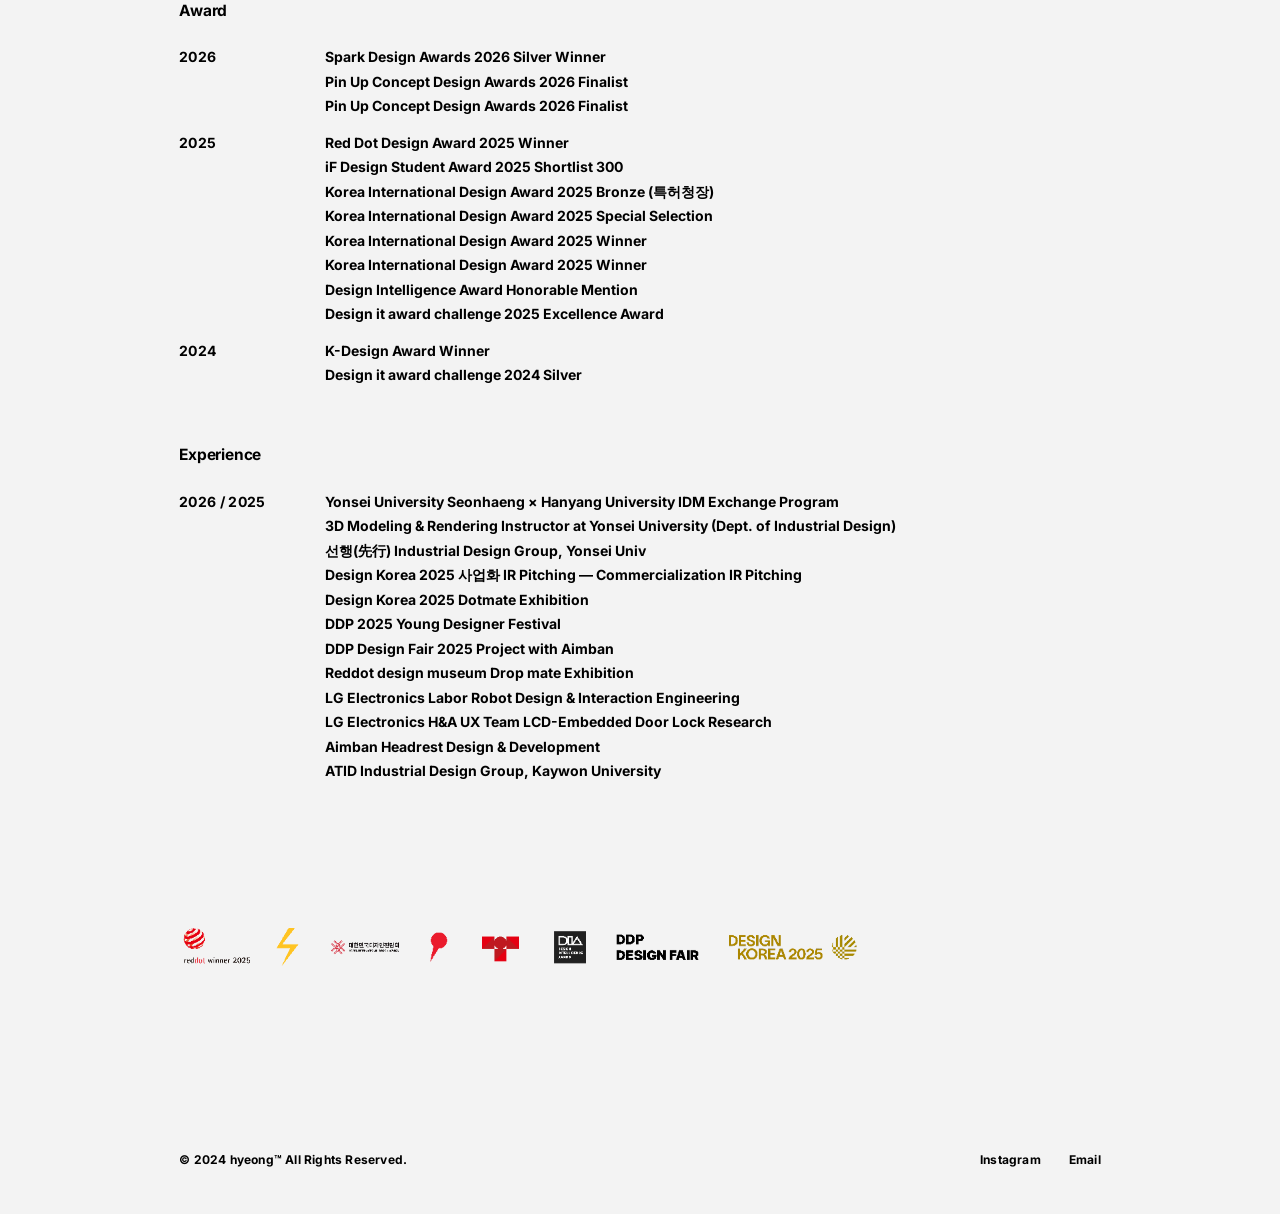
==== commit 8b5ee024: "이미지 추가 경량화 및 갤러리 렌더링 안전성 강화" ====
--- a/about.html
+++ b/about.html
@@ -636,129 +636,135 @@
   <script src="js/main.js"></script>
   <script>
     /* ── 이미지 스트립 자연스러운 자동 스크롤 & 마우스 호버 가속 & 무한 루프 ── */
-    const container = document.getElementById('galleryContainer');
-    const strip = document.getElementById('galleryStrip');
-
-    // 이미지 스트립 복제 (자연스럽고 끊김 없는 무한 스크롤 구현)
-    const originalItems = Array.from(strip.children);
-    originalItems.forEach(item => {
-      const clone = item.cloneNode(true);
-      strip.appendChild(clone);
-    });
-
-    let isDown = false;
-    let startX = 0;
-    let scrollLeftPos = 0;
-    let isHovered = false;
-
-    // 기본 속도 및 호버 시 가속 속도 (px per frame, 부드러운 보간 적용)
-    // 마우스를 올리지 않아도 처음부터 눈에 띄게 스스로 자동 스크롤됩니다.
-    const baseSpeed = 2.2;      // 평상시 시원하고 기분 좋게 흘러가는 자동 속도
-    const fastSpeed = 6.5;      // 마우스를 올렸을 때 더욱 시원하게 가속되는 속도
-    let currentSpeed = baseSpeed;
-    let targetSpeed = baseSpeed;
-
-    container.addEventListener('mouseenter', () => {
-      isHovered = true;
-      targetSpeed = fastSpeed;
-    });
-
-    container.addEventListener('mouseleave', () => {
-      isHovered = false;
-      targetSpeed = baseSpeed;
-      if (isDown) isDown = false;
-    });
-
-    // RAF를 이용한 끊김 없는 부드러운 자동 스크롤 루프
-    function autoScrollLoop() {
-      // 속도 부드러운 전환 (Easing)
-      currentSpeed += (targetSpeed - currentSpeed) * 0.08;
-
-      if (!isDown) {
-        container.scrollLeft += currentSpeed;
-
-        // 원본 컨텐츠 너비에 도달하면 0으로 매끄럽게 리셋 (무한 루프)
+    window.addEventListener('DOMContentLoaded', () => {
+      const container = document.getElementById('galleryContainer');
+      const strip = document.getElementById('galleryStrip');
+      if (!container || !strip) return;
+
+      // 이미지 스트립 복제 (자연스럽고 끊김 없는 무한 스크롤 구현)
+      const originalItems = Array.from(strip.children);
+      originalItems.forEach(item => {
+        const clone = item.cloneNode(true);
+        strip.appendChild(clone);
+      });
+
+      let isDown = false;
+      let startX = 0;
+      let scrollLeftPos = 0;
+      let isHovered = false;
+
+      // 기본 속도 및 호버 시 가속 속도 (px per frame, 부드러운 보간 적용)
+      const baseSpeed = 2.0;      // 평상시 시원하고 기분 좋게 흘러가는 자동 속도
+      const fastSpeed = 5.5;      // 마우스를 올렸을 때 더욱 시원하게 가속되는 속도
+      let currentSpeed = baseSpeed;
+      let targetSpeed = baseSpeed;
+
+      container.addEventListener('mouseenter', () => {
+        isHovered = true;
+        targetSpeed = fastSpeed;
+      });
+
+      container.addEventListener('mouseleave', () => {
+        isHovered = false;
+        targetSpeed = baseSpeed;
+        if (isDown) isDown = false;
+      });
+
+      // RAF를 이용한 끊김 없는 부드러운 자동 스크롤 루프
+      function autoScrollLoop() {
+        currentSpeed += (targetSpeed - currentSpeed) * 0.08;
+
+        if (!isDown) {
+          container.scrollLeft += currentSpeed;
+
+          const halfWidth = strip.scrollWidth / 2;
+          if (halfWidth > 0) {
+            if (container.scrollLeft >= halfWidth) {
+              container.scrollLeft -= halfWidth;
+            } else if (container.scrollLeft <= 0 && currentSpeed < 0) {
+              container.scrollLeft += halfWidth;
+            }
+          }
+        }
+
+        requestAnimationFrame(autoScrollLoop);
+      }
+
+      // 마우스 드래그 인터랙션 지원
+      container.addEventListener('mousedown', (e) => {
+        isDown = true;
+        startX = e.pageX - container.offsetLeft;
+        scrollLeftPos = container.scrollLeft;
+      });
+
+      window.addEventListener('mouseup', () => {
+        isDown = false;
+      });
+
+      window.addEventListener('mousemove', (e) => {
+        if (!isDown) return;
+        e.preventDefault();
+        const x = e.pageX - container.offsetLeft;
+        const walk = (x - startX) * 1.5;
+        container.scrollLeft = scrollLeftPos - walk;
+
         const halfWidth = strip.scrollWidth / 2;
-        if (container.scrollLeft >= halfWidth) {
-          container.scrollLeft -= halfWidth;
-        } else if (container.scrollLeft <= 0 && currentSpeed < 0) {
-          container.scrollLeft += halfWidth;
-        }
-      }
-
-      requestAnimationFrame(autoScrollLoop);
-    }
-
-    // 마우스 드래그 인터랙션 지원
-    container.addEventListener('mousedown', (e) => {
-      isDown = true;
-      startX = e.pageX - container.offsetLeft;
-      scrollLeftPos = container.scrollLeft;
-    });
-
-    window.addEventListener('mouseup', () => {
-      isDown = false;
-    });
-
-    window.addEventListener('mousemove', (e) => {
-      if (!isDown) return;
-      e.preventDefault();
-      const x = e.pageX - container.offsetLeft;
-      const walk = (x - startX) * 1.5;
-      container.scrollLeft = scrollLeftPos - walk;
-
-      const halfWidth = strip.scrollWidth / 2;
-      if (container.scrollLeft >= halfWidth) {
-        container.scrollLeft -= halfWidth;
-        scrollLeftPos -= halfWidth;
-      } else if (container.scrollLeft <= 0) {
-        container.scrollLeft += halfWidth;
-        scrollLeftPos += halfWidth;
-      }
-    });
-
-    // 마우스 휠 지원 (가로 스크롤 매핑)
-    container.addEventListener('wheel', (e) => {
-      if (Math.abs(e.deltaY) > Math.abs(e.deltaX)) {
-        e.preventDefault();
-        container.scrollLeft += e.deltaY;
-        const halfWidth = strip.scrollWidth / 2;
-        if (container.scrollLeft >= halfWidth) {
-          container.scrollLeft -= halfWidth;
-        } else if (container.scrollLeft <= 0) {
-          container.scrollLeft += halfWidth;
-        }
-      }
-    }, { passive: false });
-
-    // 좌우 화살표 버튼 클릭 시 빠른 스킵 지원
-    const arrowLeft = document.getElementById('galleryArrowLeft');
-    const arrowRight = document.getElementById('galleryArrowRight');
-
-    if (arrowRight) {
-      arrowRight.addEventListener('click', (e) => {
-        e.stopPropagation();
-        container.scrollLeft += window.innerWidth * 0.45;
-        const halfWidth = strip.scrollWidth / 2;
-        if (container.scrollLeft >= halfWidth) {
-          container.scrollLeft -= halfWidth;
+        if (halfWidth > 0) {
+          if (container.scrollLeft >= halfWidth) {
+            container.scrollLeft -= halfWidth;
+            scrollLeftPos -= halfWidth;
+          } else if (container.scrollLeft <= 0) {
+            container.scrollLeft += halfWidth;
+            scrollLeftPos += halfWidth;
+          }
         }
       });
-    }
-
-    if (arrowLeft) {
-      arrowLeft.addEventListener('click', (e) => {
-        e.stopPropagation();
-        container.scrollLeft -= window.innerWidth * 0.45;
-        const halfWidth = strip.scrollWidth / 2;
-        if (container.scrollLeft <= 0) {
-          container.scrollLeft += halfWidth;
+
+      // 마우스 휠 지원 (가로 스크롤 매핑)
+      container.addEventListener('wheel', (e) => {
+        if (Math.abs(e.deltaY) > Math.abs(e.deltaX)) {
+          e.preventDefault();
+          container.scrollLeft += e.deltaY;
+          const halfWidth = strip.scrollWidth / 2;
+          if (halfWidth > 0) {
+            if (container.scrollLeft >= halfWidth) {
+              container.scrollLeft -= halfWidth;
+            } else if (container.scrollLeft <= 0) {
+              container.scrollLeft += halfWidth;
+            }
+          }
         }
-      });
-    }
-
-    // 루프 실행 시작
-    requestAnimationFrame(autoScrollLoop);
+      }, { passive: false });
+
+      // 좌우 화살표 버튼 클릭 시 빠른 스킵 지원
+      const arrowLeft = document.getElementById('galleryArrowLeft');
+      const arrowRight = document.getElementById('galleryArrowRight');
+
+      if (arrowRight) {
+        arrowRight.addEventListener('click', (e) => {
+          e.stopPropagation();
+          container.scrollLeft += window.innerWidth * 0.45;
+          const halfWidth = strip.scrollWidth / 2;
+          if (halfWidth > 0 && container.scrollLeft >= halfWidth) {
+            container.scrollLeft -= halfWidth;
+          }
+        });
+      }
+
+      if (arrowLeft) {
+        arrowLeft.addEventListener('click', (e) => {
+          e.stopPropagation();
+          container.scrollLeft -= window.innerWidth * 0.45;
+          const halfWidth = strip.scrollWidth / 2;
+          if (halfWidth > 0 && container.scrollLeft <= 0) {
+            container.scrollLeft += halfWidth;
+          }
+        });
+      }
+
+      // 루프 실행 시작
+      requestAnimationFrame(autoScrollLoop);
+    });
   </script>
 </body>
 </html>
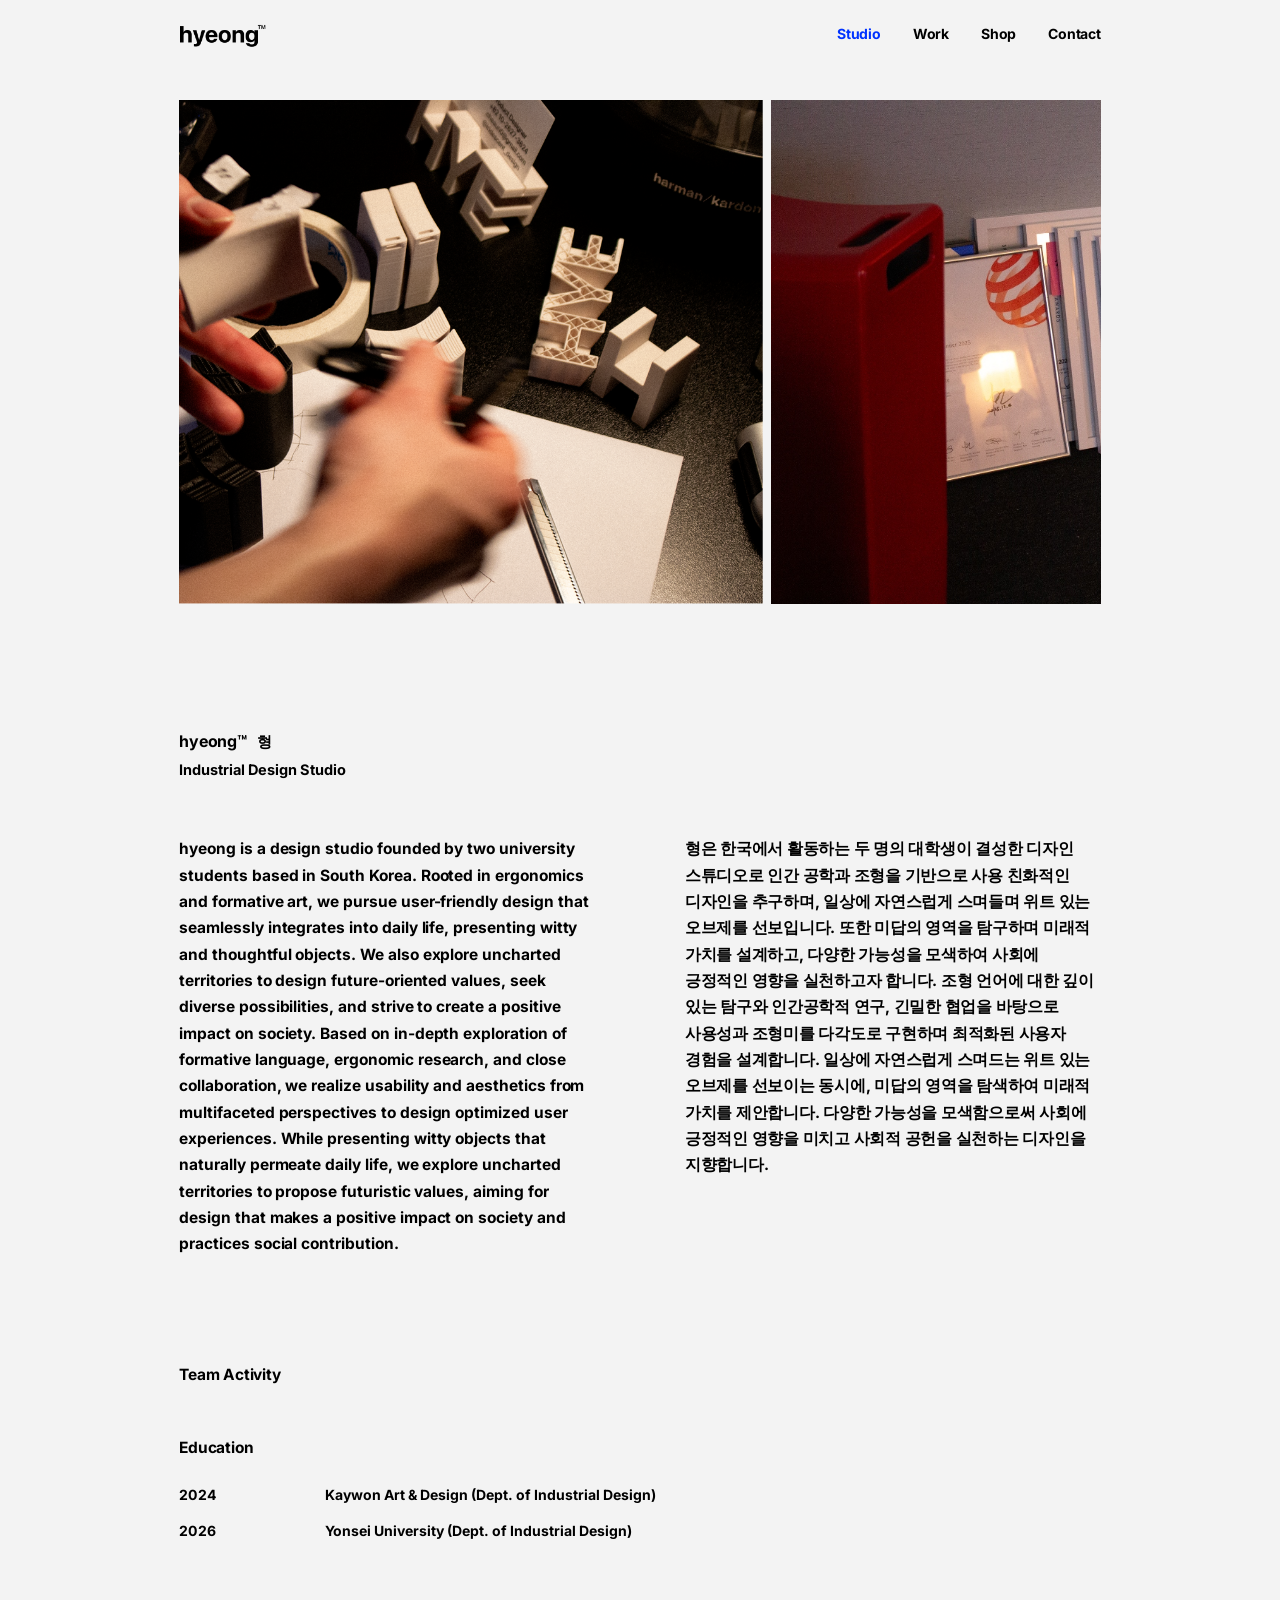
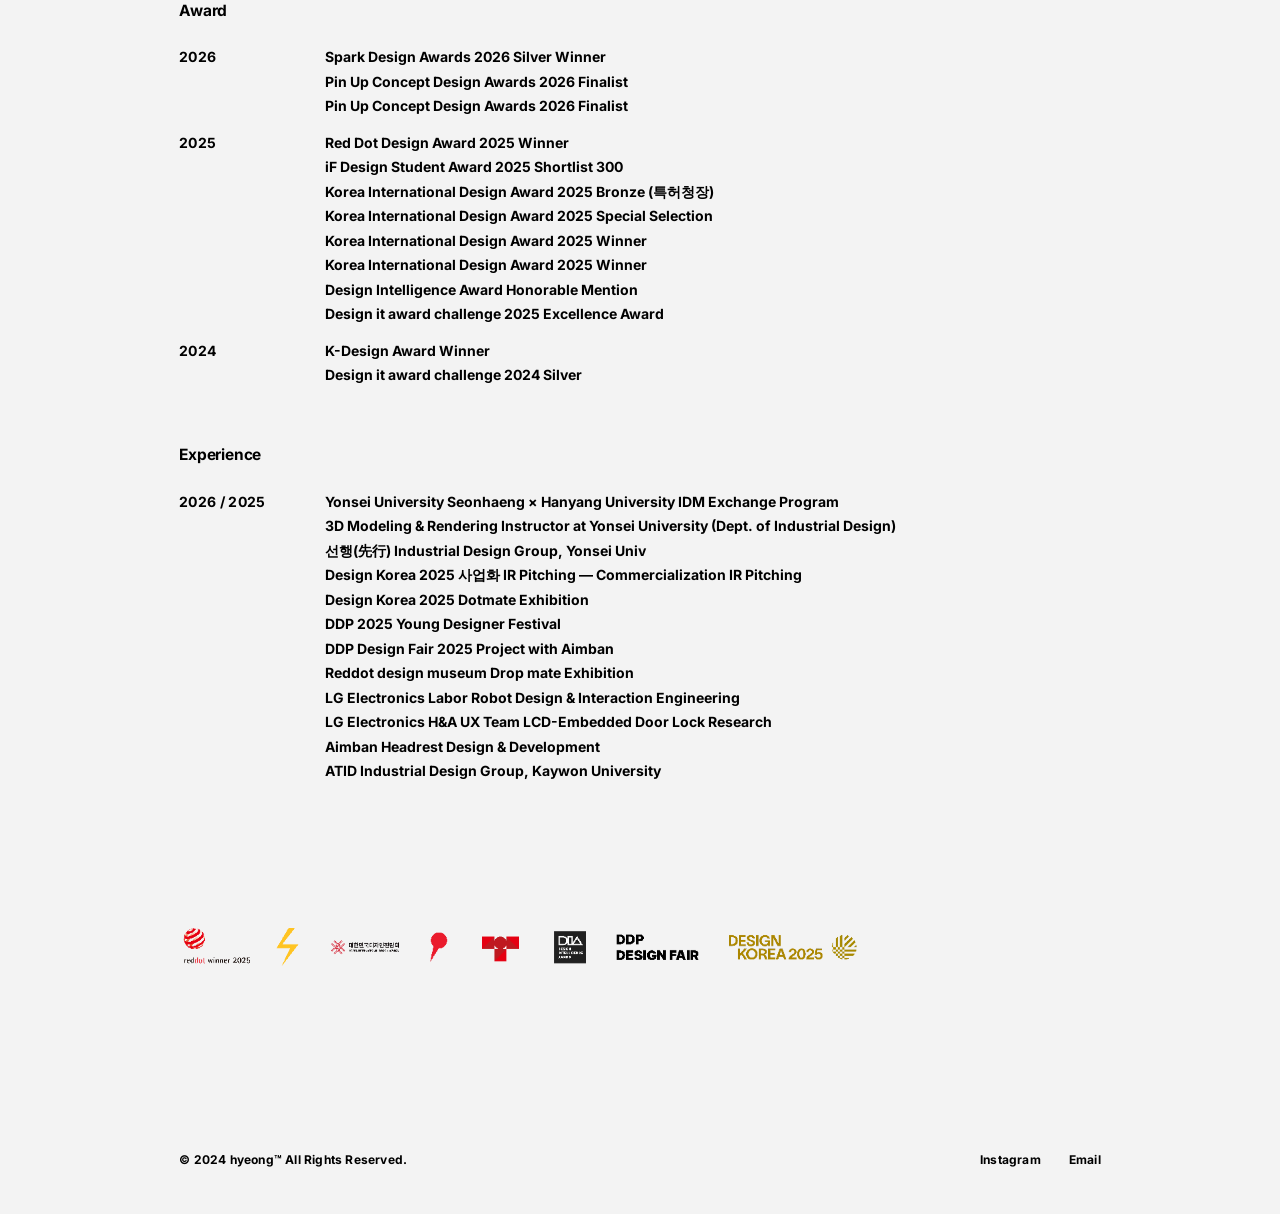
==== commit 0e2c7f61: "Fix: siseon 이미지 대소문자 수정, 모바일 메뉴 짤림 개선, Contact 이메일 변경(yubi/chaeun@studiohyeong.com)" ====
--- a/about.html
+++ b/about.html
@@ -628,7 +628,7 @@
       <p class="footer-copyright">© 2024 hyeong™ All Rights Reserved.</p>
       <div class="footer-links">
         <a href="https://www.instagram.com/hyeong2_studio?utm_source=ig_web_button_share_sheet&stkn=ZDNlZDc0MzIxNw" target="_blank" rel="noopener">Instagram</a>
-        <a href="mailto:hyeongdesign@gmail.com">Email</a>
+        <a href="mailto:yubi@studiohyeong.com">Email</a>
       </div>
     </div>
   </footer>
--- a/css/style.css
+++ b/css/style.css
@@ -4,7 +4,7 @@
    모든 폰트 Bold (700) 통일 & 정교한 사이즈 조정
    ============================================ */
 
-@import url('https://fonts.googleapis.com/css2?family=Inter:wght@700;800&display=swap');
+@import url('https://fonts.googleapis.com/css2?family=Inter:wght@400;500;600;700;800&display=swap');
 
 /* --- CSS 변수 --- */
 :root {
@@ -322,15 +322,20 @@
 .overview-right {
   display: flex;
   flex-direction: column;
-  gap: 18px;
+  gap: 20px;
+  padding-top: 2px;
 }
 
 .overview-desc-p {
-  font-size: 13.5px;
-  font-weight: 600;
-  line-height: 1.7;
-  color: #1a1a1a;
-  letter-spacing: -0.15px;
+  font-size: 14px;
+  font-weight: 500;
+  line-height: 1.75;
+  color: #111111;
+  letter-spacing: -0.01em;
+  word-break: keep-all;
+  overflow-wrap: break-word;
+  text-wrap: pretty;
+  max-width: 680px;
 }
 
 .detail-story-flow {
@@ -572,13 +577,15 @@
 
 /* ===== 반응형 (태블릿) ===== */
 @media (max-width: 900px) {
-  :root { --pad: 8vw; }
+  :root { --pad: 6vw; }
   .projects-grid { grid-template-columns: repeat(2, 1fr); }
-}
-
-/* ===== 반응형 (모바일) ===== */
-@media (max-width: 640px) {
-  :root { --header-h: 56px; --pad: 6vw; }
+  .main-nav { gap: 20px; }
+  .main-nav a { font-size: 13.5px; }
+}
+
+/* ===== 반응형 (모바일 & 소형 태블릿) ===== */
+@media (max-width: 768px) {
+  :root { --header-h: 56px; --pad: 5vw; }
 
   body { font-size: 14px; }
 
@@ -590,14 +597,16 @@
     background: var(--color-bg);
     flex-direction: column;
     justify-content: center;
+    align-items: center;
     gap: 32px;
+    z-index: 1000;
     opacity: 0;
     visibility: hidden;
-    transition: opacity 0.3s, visibility 0.3s;
+    transition: opacity 0.3s var(--ease), visibility 0.3s var(--ease);
   }
 
   .main-nav.is-open { opacity: 1; visibility: visible; }
-  .main-nav a { font-size: 16px; }
+  .main-nav a { font-size: 18px; }
 
   .projects-grid { grid-template-columns: 1fr; gap: 14px; }
   .projects-section { padding: 32px 0 72px; }
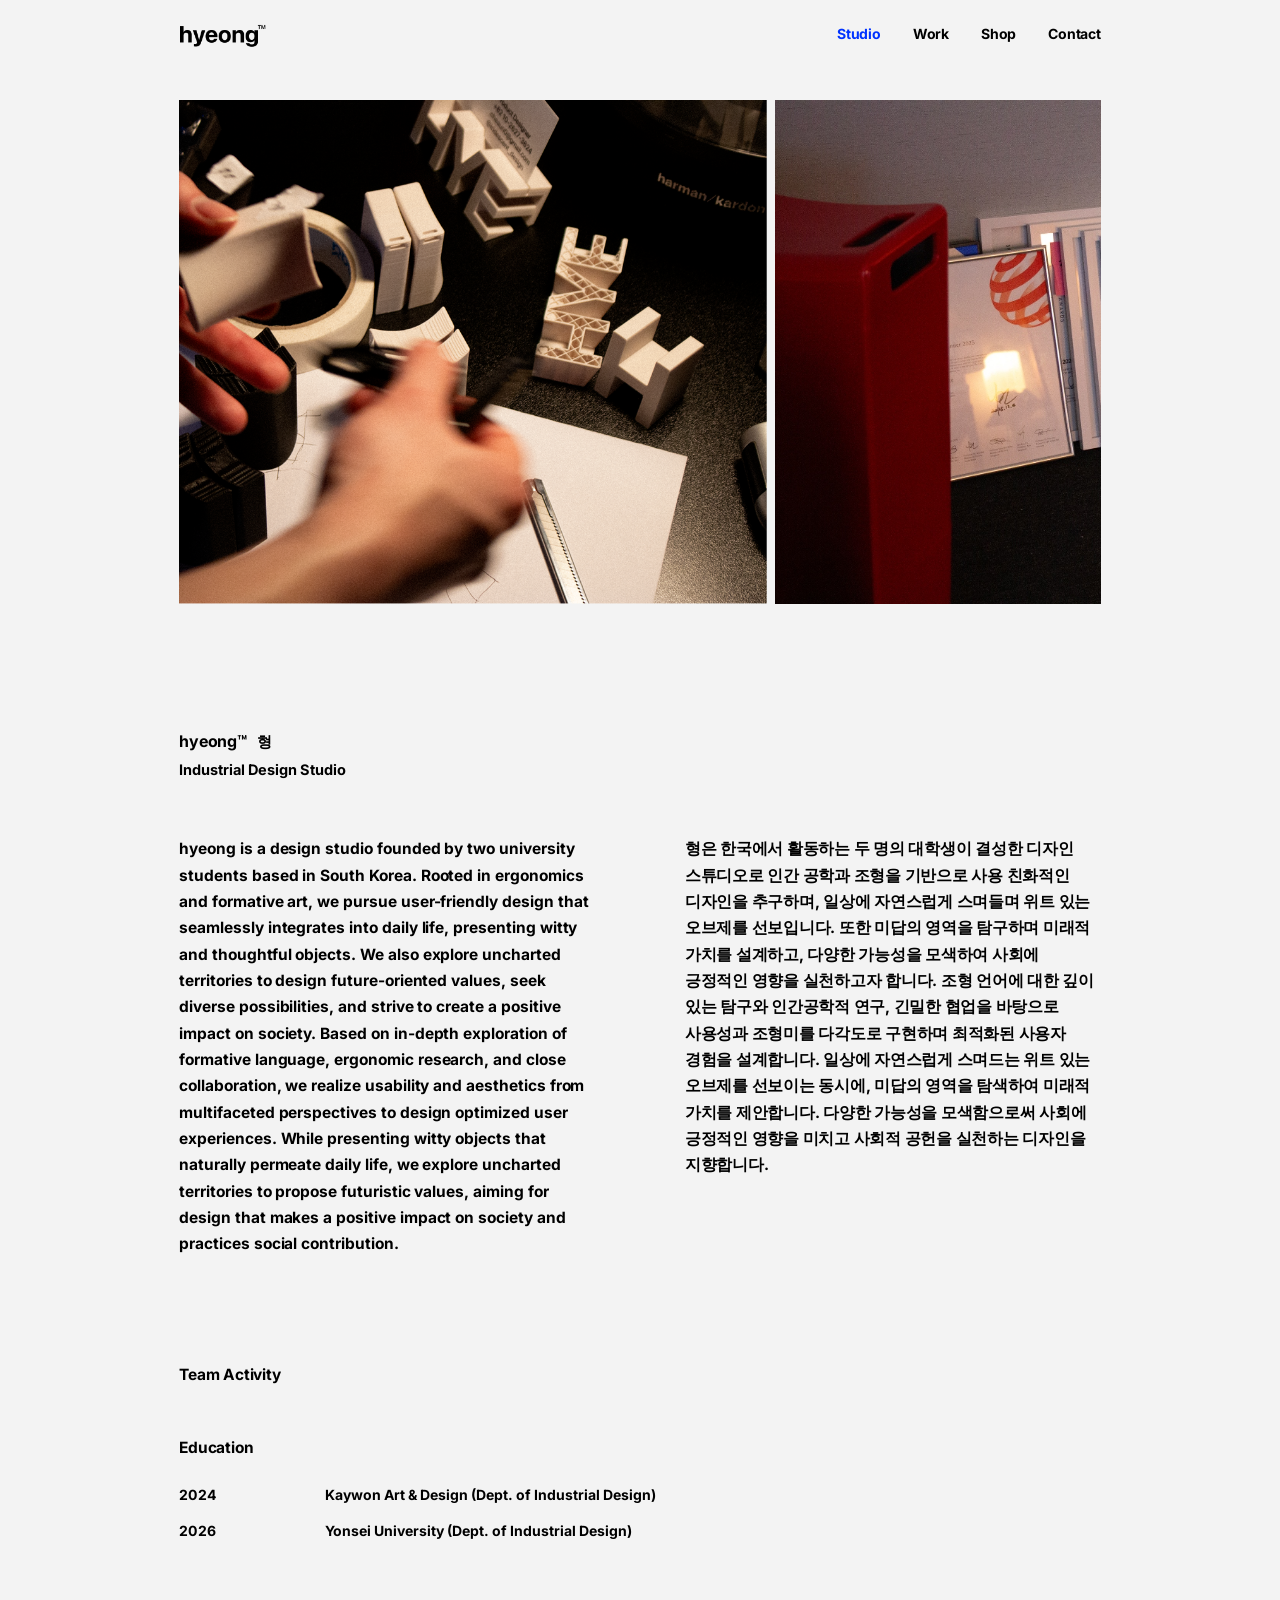
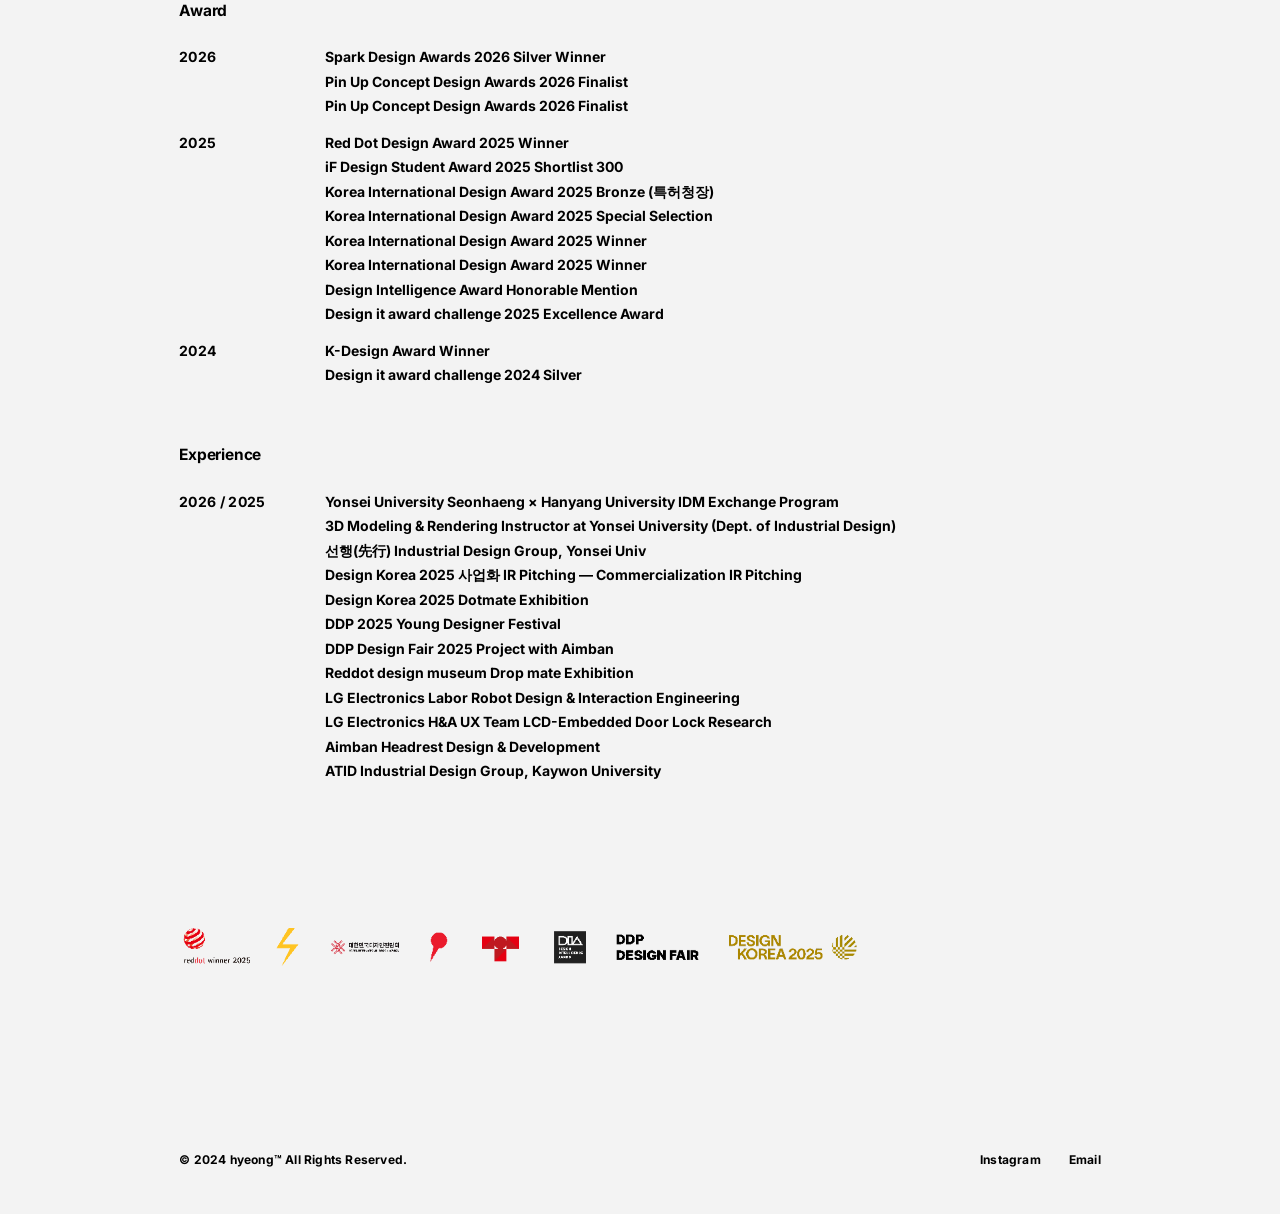
==== commit 35fa8fde: "모바일 햄버거 메뉴: 불투명 전체화면 오버레이 적용 및 슬라이드 투과/잘림 현상 해결" ====
--- a/about.html
+++ b/about.html
@@ -31,35 +31,6 @@
     a { color: inherit; text-decoration: none; }
     img { display: block; max-width: 100%; height: auto; }
     
-    .site-header {
-      position: fixed;
-      inset: 0 0 auto 0;
-      height: var(--header-h);
-      background: var(--color-bg);
-      z-index: 1000;
-      transition: transform 0.4s var(--ease), opacity 0.4s var(--ease);
-    }
-    .header-inner {
-      width: 100%;
-      padding: 0 var(--pad);
-      height: 100%;
-      display: flex;
-      align-items: center;
-      justify-content: space-between;
-    }
-    .logo img { height: 28px; width: auto; }
-    .main-nav { display: flex; gap: 32px; align-items: center; }
-    .main-nav a {
-      font-size: 14px;
-      font-weight: 700;
-      letter-spacing: -0.2px;
-      color: #000000;
-      transition: opacity 0.2s ease;
-    }
-    .main-nav a:hover { opacity: 0.5; }
-    .main-nav a.active { color: #0033ff !important; }
-    .menu-toggle { display: none; }
-
     /* ── Studio 페이지 전용 스타일 ── */
 
     /* ① 연속 가로 갤러리 섹션 (글씨 시작 그리드 좌측 라인에 맞춰 정확히 마스킹/잘림) */
--- a/css/style.css
+++ b/css/style.css
@@ -112,7 +112,7 @@
   border: none;
   cursor: pointer;
   padding: 0;
-  z-index: 1001;
+  z-index: 1600;
 }
 
 .menu-toggle span {
@@ -593,19 +593,28 @@
 
   .main-nav {
     position: fixed;
-    inset: 0;
-    background: var(--color-bg);
+    top: 0;
+    left: 0;
+    width: 100vw;
+    height: 100vh;
+    height: 100dvh;
+    background-color: #f3f3f3 !important; /* 모바일 메뉴 펼침 시 뒤 화면(메인 커버 이미지 등)이 비치거나 잘려 보이지 않도록 순수 불투명 배경 지정 */
     flex-direction: column;
     justify-content: center;
     align-items: center;
     gap: 32px;
-    z-index: 1000;
+    z-index: 1500;
     opacity: 0;
     visibility: hidden;
+    pointer-events: none;
     transition: opacity 0.3s var(--ease), visibility 0.3s var(--ease);
   }
 
-  .main-nav.is-open { opacity: 1; visibility: visible; }
+  .main-nav.is-open {
+    opacity: 1;
+    visibility: visible;
+    pointer-events: auto;
+  }
   .main-nav a { font-size: 18px; }
 
   .projects-grid { grid-template-columns: 1fr; gap: 14px; }
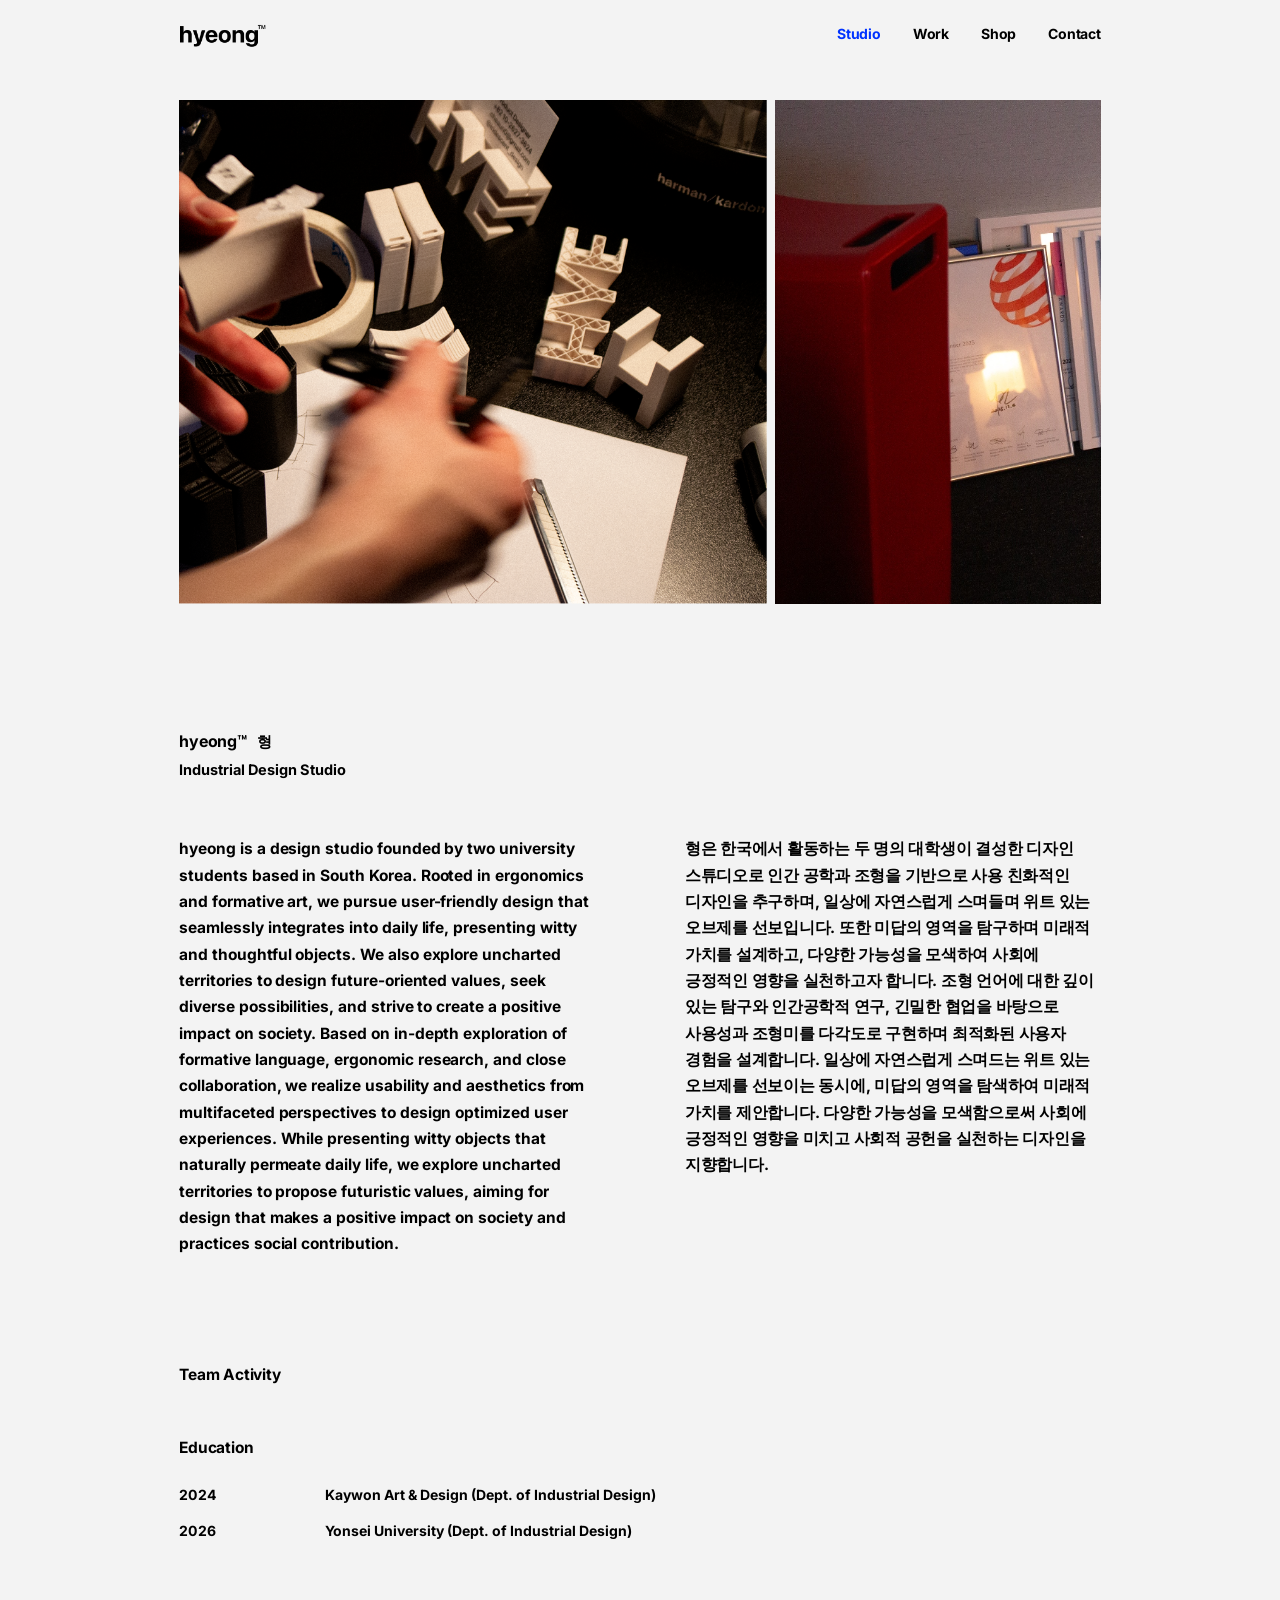
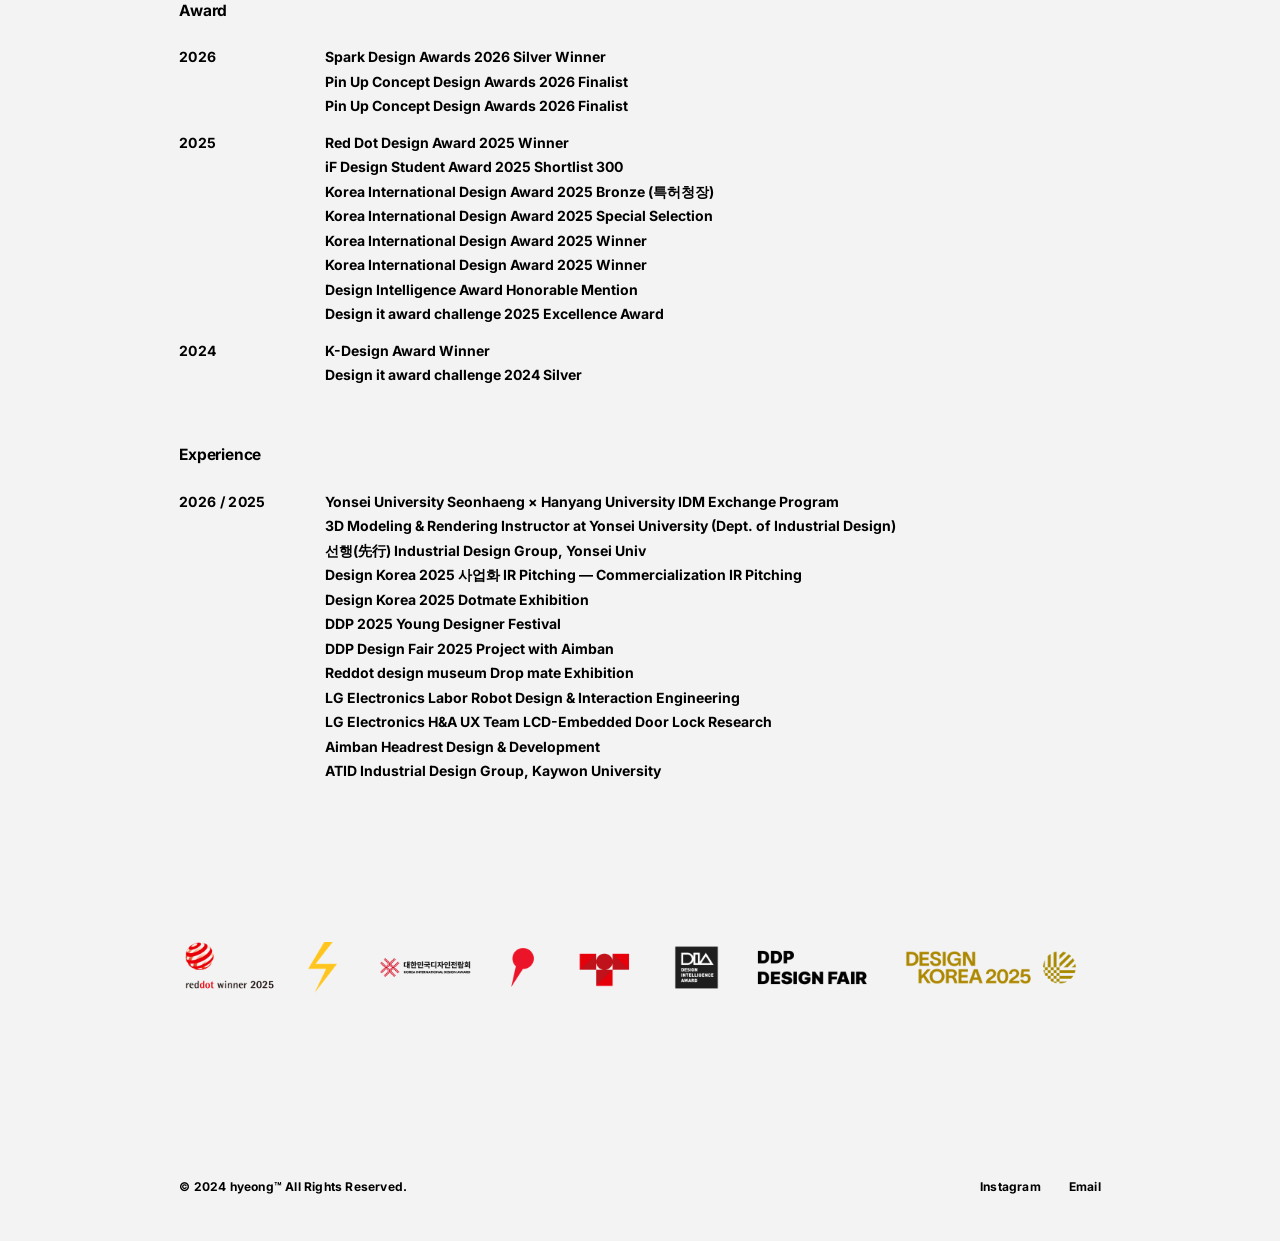
==== commit 6b4506cf: "feat(about): 어워드 배너를 고해상도 Group 2147228923 이미지로 교체 및 최적화" ====
--- a/about.html
+++ b/about.html
@@ -334,13 +334,13 @@
 
     /* ⑤ 어워드 및 파트너 로고 배너 (맨 아래) */
     .studio-awards-banner {
-      padding: 10px var(--pad) 140px;
+      padding: 24px var(--pad) 140px;
       width: 100%;
     }
 
     .awards-banner-img {
       width: 100%;
-      max-width: 680px;
+      max-width: 900px;
       height: auto;
       display: block;
       object-fit: contain;
@@ -588,7 +588,7 @@
 
     <!-- ⑤ 어워드 및 파트너 로고 배너 (맨 아래) -->
     <section class="studio-awards-banner">
-      <img class="awards-banner-img" src="00-PORTFOLIO_WEBSITE/awards-strip.png" alt="Awards &amp; Partners — Red Dot, Spark Design Awards, KDM, Pin Up, DIA, DDP Design Fair, Design Korea">
+      <img class="awards-banner-img" src="00-PORTFOLIO_WEBSITE/Group 2147228923.png" alt="Awards &amp; Partners — Red Dot, Spark Design Awards, KDM, Pin Up, DIA, DDP Design Fair, Design Korea">
     </section>
 
   </main>
--- a/css/style.css
+++ b/css/style.css
@@ -267,11 +267,10 @@
 }
 
 .detail-overview {
-  display: grid;
-  grid-template-columns: 280px 1fr;
-  gap: 48px;
+  display: flex;
+  flex-direction: column;
+  gap: 40px;
   margin-bottom: 64px;
-  align-items: start;
 }
 
 .overview-left {
@@ -319,23 +318,53 @@
   color: #333333;
 }
 
+.overview-awards {
+  margin-top: 24px;
+  display: flex;
+  flex-direction: row;
+  align-items: center;
+  gap: 20px;
+  flex-wrap: wrap;
+}
+
+.overview-award-logo {
+  display: block;
+  height: 38px;
+  width: auto;
+  max-width: none;
+  object-fit: contain;
+  flex-shrink: 0;
+}
+
+.overview-award-logo--reddot {
+  height: 48px;
+}
+
+.overview-award-logo--dia {
+  height: 44px;
+}
+
+.overview-award-logo--pinup {
+  height: 30px;
+}
+
+.overview-award-logo--if {
+  height: 38px;
+}
+
 .overview-right {
   display: flex;
   flex-direction: column;
   gap: 20px;
-  padding-top: 2px;
+  max-width: 900px;
 }
 
 .overview-desc-p {
-  font-size: 14px;
-  font-weight: 500;
-  line-height: 1.75;
-  color: #111111;
-  letter-spacing: -0.01em;
-  word-break: keep-all;
-  overflow-wrap: break-word;
-  text-wrap: pretty;
-  max-width: 680px;
+  font-size: 13.5px;
+  font-weight: 600;
+  line-height: 1.7;
+  color: #1a1a1a;
+  letter-spacing: -0.15px;
 }
 
 .detail-story-flow {
@@ -503,7 +532,6 @@
 
 @media (max-width: 900px) {
   .detail-overview {
-    grid-template-columns: 1fr;
     gap: 32px;
   }
 }
